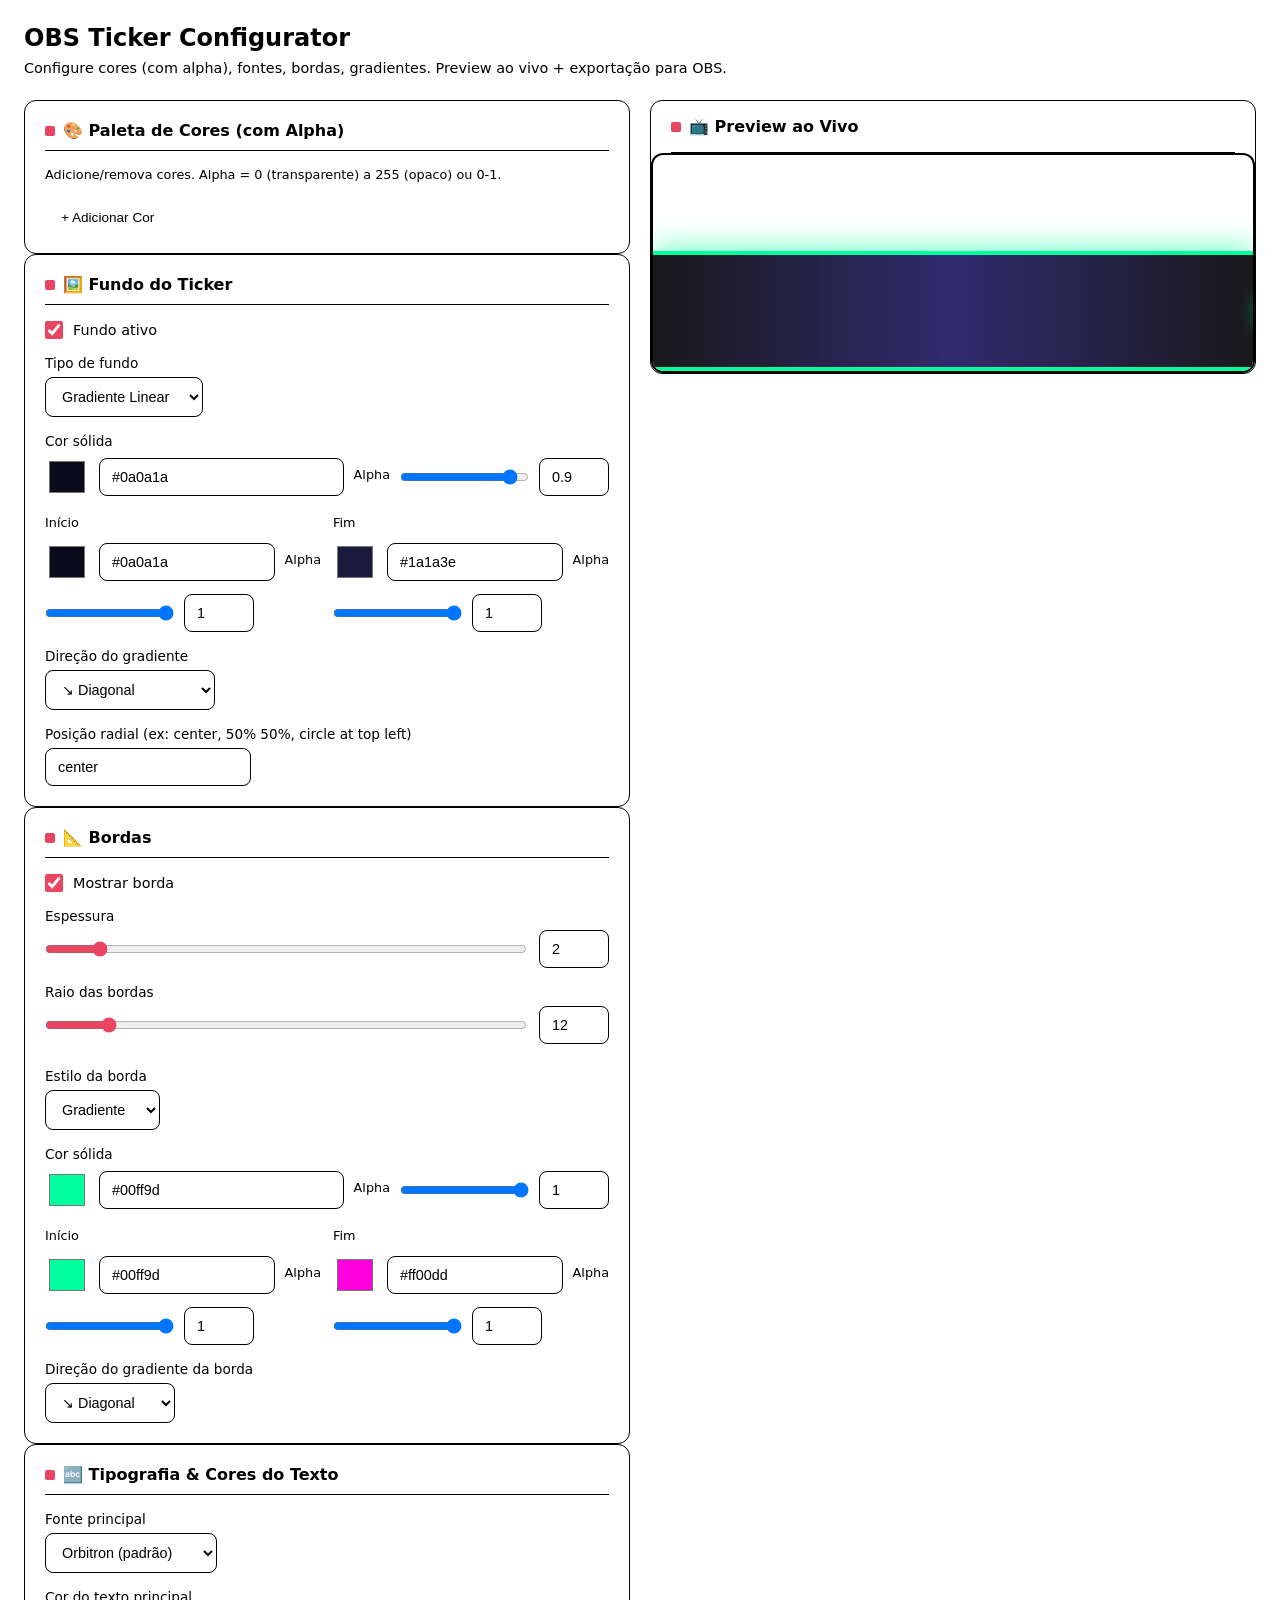
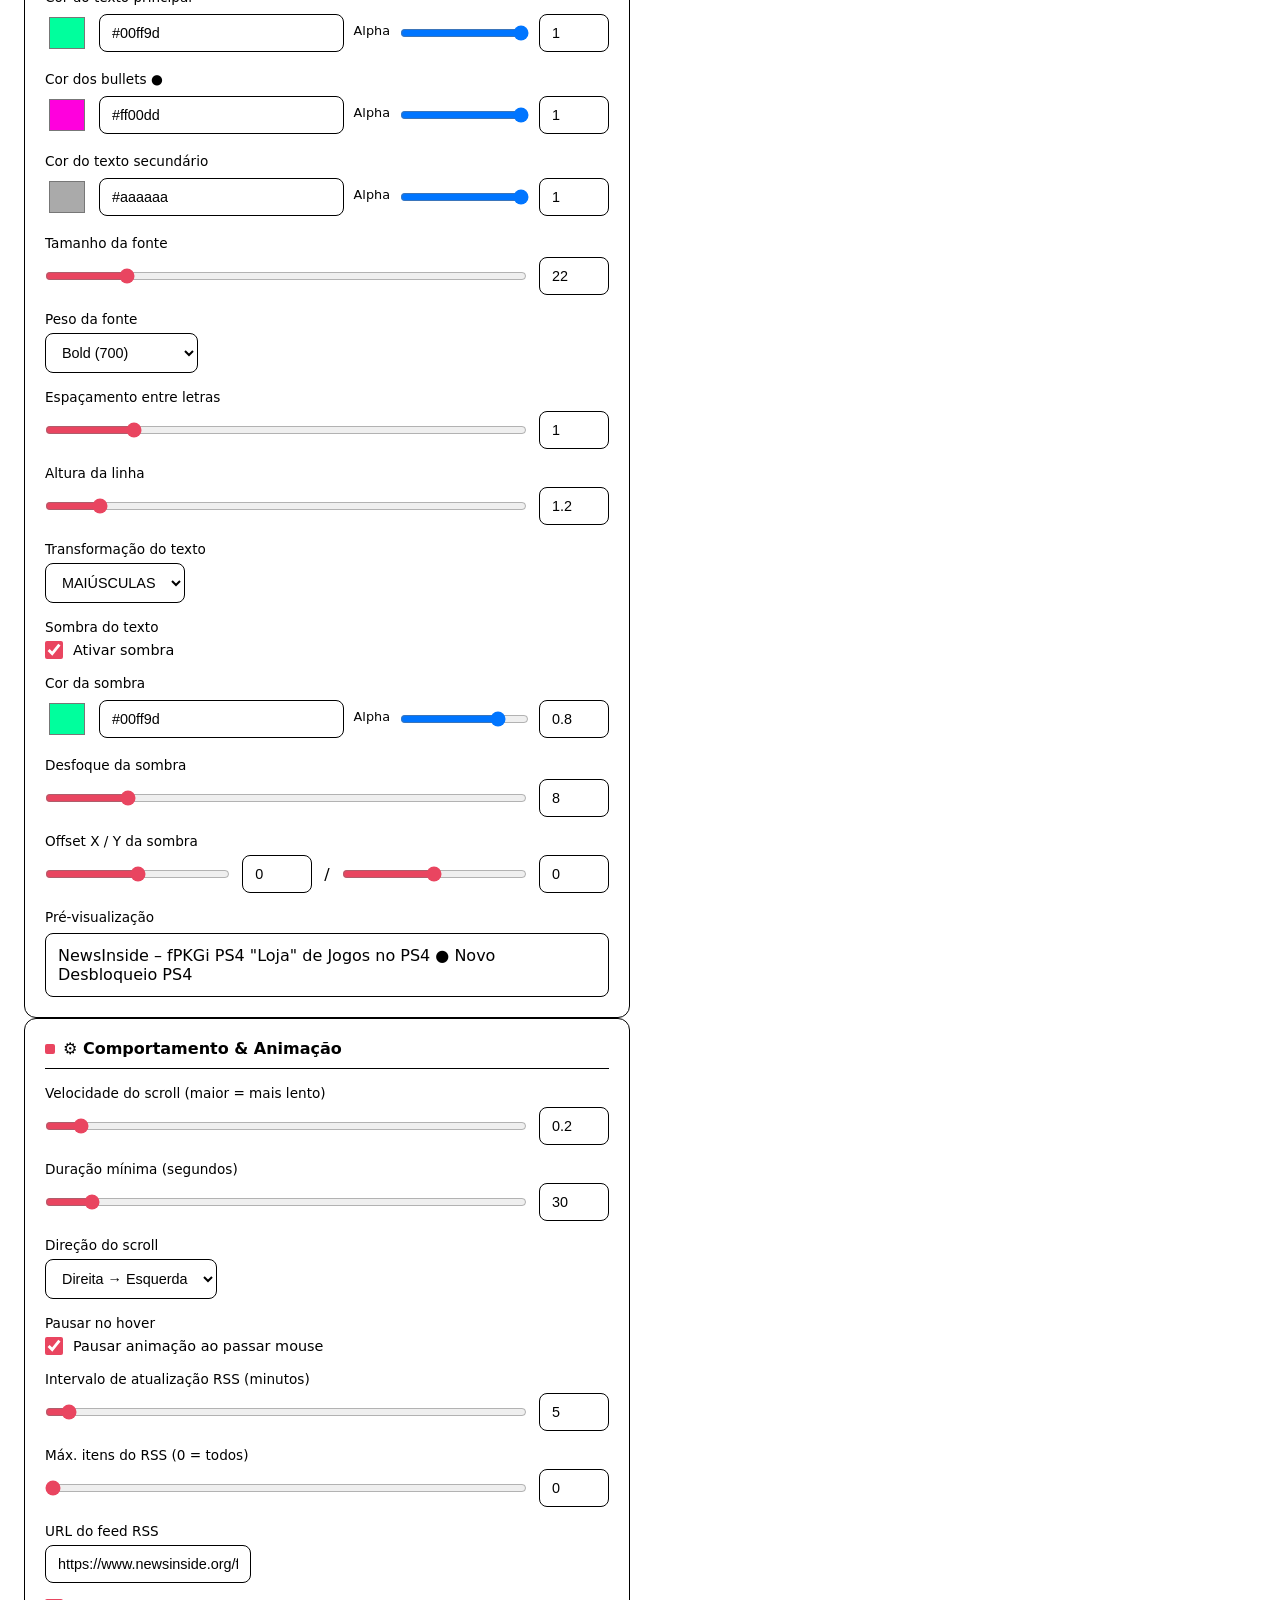
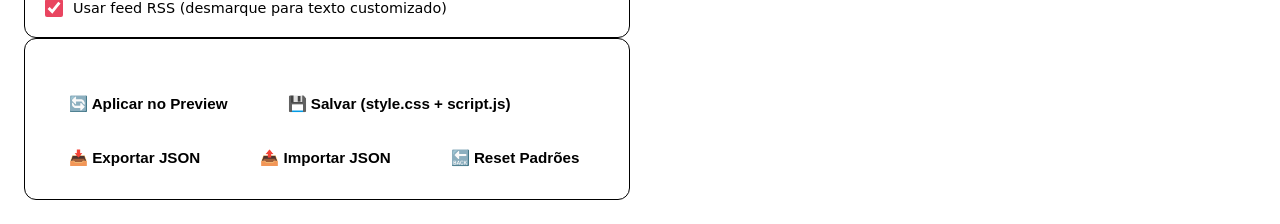
==== configurator.html @ 2e476cd3 "feat: RSS OBS LowerThird - cross-platform ticker with systemd and visual configurator - Adicionado s" ====
<!DOCTYPE html>
<html lang="pt-BR">
<head>
<meta charset="UTF-8">
<title>OBS Ticker Configurator</title>
<meta name="viewport" content="width=device-width, initial-scale=1.0">
<!-- Prevent Dark Reader and similar extensions from modifying colors -->
<meta name="color-scheme" content="dark light">
<style>
:root {
  /* Force these exact values - extensions typically respect !important on root vars */
  --ui-bg: #1a1a2e !important;
  --ui-panel: #16213e !important;
  --ui-border: #0f3460 !important;
  --ui-accent: #e94560 !important;
  --ui-text: #eaeaea !important;
  --ui-muted: #888 !important;
  --ui-input: #0f3460 !important;
  --ui-success: #27ae60 !important;
}
/* Opt-out of Dark Reader for specific elements */
[data-darkreader-ignore],
[data-darkreader-ignore] * {
  background-color: inherit !important;
  color: inherit !important;
  border-color: inherit !important;
}
/* Prevent filter inversion on the whole page */
html {
  filter: none !important;
}
* { box-sizing: border-box; margin: 0; padding: 0; }
body {
  font-family: 'Segoe UI', system-ui, sans-serif;
  background: var(--ui-bg);
  color: var(--ui-text);
  min-height: 100vh;
  padding: 24px;
}
h1 { font-size: 1.5rem; margin-bottom: 8px; color: var(--ui-accent); }
.subtitle { color: var(--ui-muted); margin-bottom: 24px; font-size: 0.9rem; }
.grid { display: grid; grid-template-columns: repeat(auto-fit, minmax(360px, 1fr)); gap: 20px; max-width: 1400px; }
.panel {
  background: var(--ui-panel);
  border: 1px solid var(--ui-border);
  border-radius: 12px;
  padding: 20px;
}
.panel h2 { font-size: 1rem; margin-bottom: 16px; padding-bottom: 10px; border-bottom: 1px solid var(--ui-border); display: flex; align-items: center; gap: 8px; }
.panel h2::before { content: ''; width: 10px; height: 10px; background: var(--ui-accent); border-radius: 2px; }
.field { margin-bottom: 16px; }
.field:last-child { margin-bottom: 0; }
label { display: block; font-size: 0.85rem; margin-bottom: 6px; color: var(--ui-muted); }
.input-wrap { display: flex; align-items: center; gap: 10px; flex-wrap: wrap; }
input[type="text"], input[type="number"], select {
  padding: 10px 12px; background: var(--ui-input); border: 1px solid var(--ui-border);
  border-radius: 8px; color: var(--ui-text); font-size: 0.9rem; outline: none; transition: border-color 0.2s;
}
input[type="text"]:focus, input[type="number"]:focus, select:focus { border-color: var(--ui-accent); }
input[type="color"] { width: 44px; height: 44px; border: none; border-radius: 8px; cursor: pointer; background: none; padding: 2px; }
.color-row { display: flex; align-items: center; gap: 10px; flex-wrap: wrap; }
.color-row input[type="text"] { flex: 1; min-width: 100px; }
.color-row input[type="number"] { width: 70px; }
.checkbox-row { display: flex; align-items: center; gap: 10px; }
.checkbox-row input[type="checkbox"] { width: 18px; height: 18px; accent-color: var(--ui-accent); cursor: pointer; }
.checkbox-row label { margin: 0; cursor: pointer; font-size: 0.9rem; color: var(--ui-text); }

/* Slider + Number sync */
.slider-row { display: flex; align-items: center; gap: 12px; flex-wrap: wrap; }
.slider-row input[type="range"] { flex: 1; min-width: 150px; accent-color: var(--ui-accent); }
.slider-row input[type="number"] { width: 70px; }

/* Multi-color manager */
.color-list { display: flex; flex-direction: column; gap: 8px; }
.color-item { display: flex; align-items: center; gap: 10px; background: var(--ui-input); padding: 8px 12px; border-radius: 8px; border: 1px solid var(--ui-border); }
.color-item input[type="color"] { width: 36px; height: 36px; }
.color-item input[type="text"] { flex: 1; min-width: 100px; }
.color-item input[type="number"] { width: 70px; }
.color-item .btn-del { background: transparent; border: 1px solid var(--ui-border); color: var(--ui-muted); padding: 4px 10px; border-radius: 6px; cursor: pointer; font-size: 0.8rem; }
.color-item .btn-del:hover { border-color: #e94560; color: #e94560; }
.btn-add { background: var(--ui-border); color: var(--ui-text); border: none; padding: 8px 16px; border-radius: 8px; cursor: pointer; font-size: 0.85rem; display: inline-flex; align-items: center; gap: 6px; margin-top: 8px; }
.btn-add:hover { background: var(--ui-accent); color: white; }

/* Border radius presets */
.radius-presets { display: grid; grid-template-columns: repeat(5, 1fr); gap: 8px; margin-top: 8px; }
.radius-preset { aspect-ratio: 1; border: 2px solid var(--ui-border); border-radius: var(--preset-radius); background: var(--ui-input); cursor: pointer; transition: all 0.2s; display: flex; align-items: center; justify-content: center; font-size: 0.7rem; color: var(--ui-muted); }
.radius-preset:hover, .radius-preset.active { border-color: var(--ui-accent); color: var(--ui-accent); background: rgba(233, 69, 96, 0.1); }

.font-preview { font-family: var(--preview-font, inherit); font-size: var(--preview-size, 1rem); padding: 12px; background: var(--ui-input); border-radius: 8px; border: 1px solid var(--ui-border); margin-top: 8px; min-height: 1.5em; }
.gradient-editor { display: grid; grid-template-columns: 1fr 1fr; gap: 12px; }
.gradient-stop { display: flex; flex-direction: column; gap: 4px; }
.gradient-stop label { font-size: 0.8rem; }
.actions { display: flex; gap: 12px; margin-top: 24px; flex-wrap: wrap; }
.btn { padding: 12px 24px; border-radius: 8px; font-size: 0.95rem; font-weight: 600; cursor: pointer; border: none; transition: all 0.2s; }
.btn-primary { background: var(--ui-accent); color: white; }
.btn-primary:hover { filter: brightness(1.1); }
.btn-secondary { background: var(--ui-border); color: var(--ui-text); }
.btn-secondary:hover { background: #1a4a7a; }
.btn-success { background: var(--ui-success); color: white; }
.btn-success:hover { filter: brightness(1.1); }
.preview-panel { position: sticky; top: 24px; align-self: start; }
.preview-frame { border-radius: 12px; overflow: hidden; border: 2px solid var(--ui-border); background: #000; height: 220px; }
.preview-frame iframe { width: 100%; height: 100%; border: none; display: block; }
.toast { position: fixed; bottom: 24px; right: 24px; padding: 14px 24px; border-radius: 8px; background: var(--ui-panel); border: 1px solid var(--ui-border); color: var(--ui-text); box-shadow: 0 8px 32px rgba(0,0,0,0.4); transform: translateY(100px); opacity: 0; transition: all 0.3s; z-index: 1000; }
.toast.show { transform: translateY(0); opacity: 1; }
.toast.success { border-color: var(--ui-success); }
.toast.error { border-color: var(--ui-accent); }
@media (max-width: 768px) { .gradient-editor { grid-template-columns: 1fr; } .radius-presets { grid-template-columns: repeat(3, 1fr); } }
</style>
</head>
<body data-darkreader-ignore>
<h1>OBS Ticker Configurator</h1>
<p class="subtitle">Configure cores (com alpha), fontes, bordas, gradientes. Preview ao vivo + exportação para OBS.</p>

<div class="grid" data-darkreader-ignore>
  <div data-darkreader-ignore>
    <!-- Colors - Dynamic List with Alpha -->
    <div class="panel">
      <h2>🎨 Paleta de Cores (com Alpha)</h2>
      <p style="font-size:0.8rem;color:var(--ui-muted);margin-bottom:12px;">Adicione/remova cores. Alpha = 0 (transparente) a 255 (opaco) ou 0-1.</p>
      <div class="color-list" id="colorList"></div>
      <button class="btn-add" id="btnAddColor">+ Adicionar Cor</button>
    </div>

    <!-- Background -->
    <div class="panel">
      <h2>🖼️ Fundo do Ticker</h2>
      <div class="field">
        <div class="checkbox-row">
          <input type="checkbox" id="bgEnabled" checked>
          <label for="bgEnabled">Fundo ativo</label>
        </div>
      </div>
      <div class="field" id="bgTypeRow">
        <label>Tipo de fundo</label>
        <select id="bgType">
          <option value="solid">Sólido</option>
          <option value="gradient" selected>Gradiente Linear</option>
          <option value="gradient-radial">Gradiente Radial</option>
          <option value="gradient-conic">Gradiente Cônico</option>
        </select>
      </div>
      <div class="field" id="bgSolidRow">
        <label>Cor sólida</label>
        <div class="color-row">
          <input type="color" id="bgSolidColor" value="#0a0a1a">
          <input type="text" id="bgSolidColorHex" value="#0a0a1a" placeholder="#RRGGBB">
          <label style="font-size:0.8rem;white-space:nowrap;">Alpha</label>
          <input type="range" id="bgSolidAlpha" min="0" max="1" step="0.01" value="0.9">
          <input type="number" id="bgSolidAlphaNum" min="0" max="1" step="0.01" value="0.9">
        </div>
      </div>
      <div class="field gradient-editor" id="bgGradRow">
        <div class="gradient-stop">
          <label>Início</label>
          <div class="color-row">
            <input type="color" id="bgGradStart" value="#0a0a1a">
            <input type="text" id="bgGradStartHex" value="#0a0a1a" placeholder="#RRGGBB">
            <label style="font-size:0.8rem;white-space:nowrap;">Alpha</label>
            <input type="range" id="bgGradStartAlpha" min="0" max="1" step="0.01" value="1">
            <input type="number" id="bgGradStartAlphaNum" min="0" max="1" step="0.01" value="1">
          </div>
        </div>
        <div class="gradient-stop">
          <label>Fim</label>
          <div class="color-row">
            <input type="color" id="bgGradEnd" value="#1a1a3e">
            <input type="text" id="bgGradEndHex" value="#1a1a3e" placeholder="#RRGGBB">
            <label style="font-size:0.8rem;white-space:nowrap;">Alpha</label>
            <input type="range" id="bgGradEndAlpha" min="0" max="1" step="0.01" value="1">
            <input type="number" id="bgGradEndAlphaNum" min="0" max="1" step="0.01" value="1">
          </div>
        </div>
      </div>
      <div class="field" id="bgGradDirRow">
        <label>Direção do gradiente</label>
        <select id="bgGradDirection">
          <option value="to right">→ Direita</option>
          <option value="to left">← Esquerda</option>
          <option value="to bottom">↓ Baixo</option>
          <option value="to top">↑ Cima</option>
          <option value="to bottom right" selected>↘ Diagonal</option>
          <option value="to top right">↗ Diagonal inversa</option>
          <option value="45deg">45°</option>
          <option value="135deg">135°</option>
        </select>
      </div>
      <div class="field" id="bgRadialRow" style="display:none;">
        <label>Posição radial (ex: center, 50% 50%, circle at top left)</label>
        <input type="text" id="bgRadialPos" value="center" placeholder="center">
      </div>
    </div>

    <!-- Border -->
    <div class="panel">
      <h2>📐 Bordas</h2>
      <div class="field">
        <div class="checkbox-row">
          <input type="checkbox" id="borderEnabled" checked>
          <label for="borderEnabled">Mostrar borda</label>
        </div>
      </div>
      <div class="field" id="borderWidthRow">
        <label>Espessura</label>
        <div class="slider-row">
          <input type="range" id="borderWidth" min="0" max="20" value="2">
          <input type="number" id="borderWidthNum" min="0" max="20" value="2">
        </div>
      </div>
      <div class="field" id="borderRadiusRow">
        <label>Raio das bordas</label>
        <div class="slider-row">
          <input type="range" id="borderRadius" min="0" max="100" value="12">
          <input type="number" id="borderRadiusNum" min="0" max="100" value="12">
        </div>
        <div class="radius-presets" id="radiusPresets"></div>
      </div>
      <div class="field" id="borderStyleRow">
        <label>Estilo da borda</label>
        <select id="borderStyle">
          <option value="solid">Sólida</option>
          <option value="dashed">Tracejada</option>
          <option value="dotted">Pontilhada</option>
          <option value="double">Dupla</option>
          <option value="gradient" selected>Gradiente</option>
        </select>
      </div>
      <div class="field" id="borderSolidRow">
        <label>Cor sólida</label>
        <div class="color-row">
          <input type="color" id="borderSolidColor" value="#00ff9d">
          <input type="text" id="borderSolidColorHex" value="#00ff9d" placeholder="#RRGGBB">
          <label style="font-size:0.8rem;white-space:nowrap;">Alpha</label>
          <input type="range" id="borderSolidAlpha" min="0" max="1" step="0.01" value="1">
          <input type="number" id="borderSolidAlphaNum" min="0" max="1" step="0.01" value="1">
        </div>
      </div>
      <div class="field gradient-editor" id="borderGradRow">
        <div class="gradient-stop">
          <label>Início</label>
          <div class="color-row">
            <input type="color" id="borderGradStart" value="#00ff9d">
            <input type="text" id="borderGradStartHex" value="#00ff9d" placeholder="#RRGGBB">
            <label style="font-size:0.8rem;white-space:nowrap;">Alpha</label>
            <input type="range" id="borderGradStartAlpha" min="0" max="1" step="0.01" value="1">
            <input type="number" id="borderGradStartAlphaNum" min="0" max="1" step="0.01" value="1">
          </div>
        </div>
        <div class="gradient-stop">
          <label>Fim</label>
          <div class="color-row">
            <input type="color" id="borderGradEnd" value="#ff00dd">
            <input type="text" id="borderGradEndHex" value="#ff00dd" placeholder="#RRGGBB">
            <label style="font-size:0.8rem;white-space:nowrap;">Alpha</label>
            <input type="range" id="borderGradEndAlpha" min="0" max="1" step="0.01" value="1">
            <input type="number" id="borderGradEndAlphaNum" min="0" max="1" step="0.01" value="1">
          </div>
        </div>
      </div>
      <div class="field" id="borderGradDirRow">
        <label>Direção do gradiente da borda</label>
        <select id="borderGradDirection">
          <option value="to right">→ Horizontal</option>
          <option value="to bottom">↓ Vertical</option>
          <option value="to bottom right" selected>↘ Diagonal</option>
          <option value="45deg">45°</option>
        </select>
      </div>
    </div>

    <!-- Typography -->
    <div class="panel">
      <h2>🔤 Tipografia & Cores do Texto</h2>
      <div class="field">
        <label>Fonte principal</label>
        <select id="fontFamily">
          <option value="'Orbitron', sans-serif">Orbitron (padrão)</option>
          <option value="'Rajdhani', sans-serif">Rajdhani</option>
          <option value="'Exo 2', sans-serif">Exo 2</option>
          <option value="'Share Tech Mono', monospace">Share Tech Mono</option>
          <option value="'JetBrains Mono', monospace">JetBrains Mono</option>
          <option value="'Fira Code', monospace">Fira Code</option>
          <option value="'Segoe UI', system-ui, sans-serif">Segoe UI</option>
          <option value="'Roboto', sans-serif">Roboto</option>
          <option value="'Inter', sans-serif">Inter</option>
          <option value="custom">✏️ Personalizada...</option>
        </select>
      </div>
      <div class="field" id="customFontRow" style="display:none;">
        <label>Nome da fonte customizada</label>
        <input type="text" id="customFontName" placeholder="Ex: 'Minha Fonte', sans-serif">
      </div>
      <div class="field">
        <label>Cor do texto principal</label>
        <div class="color-row">
          <input type="color" id="textPrimaryColor" value="#00ff9d">
          <input type="text" id="textPrimaryColorHex" value="#00ff9d" placeholder="#RRGGBB">
          <label style="font-size:0.8rem;white-space:nowrap;">Alpha</label>
          <input type="range" id="textPrimaryAlpha" min="0" max="1" step="0.01" value="1">
          <input type="number" id="textPrimaryAlphaNum" min="0" max="1" step="0.01" value="1">
        </div>
      </div>
      <div class="field">
        <label>Cor dos bullets ●</label>
        <div class="color-row">
          <input type="color" id="textBulletColor" value="#ff00dd">
          <input type="text" id="textBulletColorHex" value="#ff00dd" placeholder="#RRGGBB">
          <label style="font-size:0.8rem;white-space:nowrap;">Alpha</label>
          <input type="range" id="textBulletAlpha" min="0" max="1" step="0.01" value="1">
          <input type="number" id="textBulletAlphaNum" min="0" max="1" step="0.01" value="1">
        </div>
      </div>
      <div class="field">
        <label>Cor do texto secundário</label>
        <div class="color-row">
          <input type="color" id="textSecondaryColor" value="#aaaaaa">
          <input type="text" id="textSecondaryColorHex" value="#aaaaaa" placeholder="#RRGGBB">
          <label style="font-size:0.8rem;white-space:nowrap;">Alpha</label>
          <input type="range" id="textSecondaryAlpha" min="0" max="1" step="0.01" value="1">
          <input type="number" id="textSecondaryAlphaNum" min="0" max="1" step="0.01" value="1">
        </div>
      </div>
      <div class="field">
        <label>Tamanho da fonte</label>
        <div class="slider-row">
          <input type="range" id="fontSize" min="8" max="96" value="22">
          <input type="number" id="fontSizeNum" min="8" max="96" value="22">
        </div>
      </div>
      <div class="field">
        <label>Peso da fonte</label>
        <select id="fontWeight">
          <option value="100">Thin (100)</option>
          <option value="200">Extra Light (200)</option>
          <option value="300">Light (300)</option>
          <option value="400">Normal (400)</option>
          <option value="500">Medium (500)</option>
          <option value="600">Semi-bold (600)</option>
          <option value="700" selected>Bold (700)</option>
          <option value="800">Extra-bold (800)</option>
          <option value="900">Black (900)</option>
        </select>
      </div>
      <div class="field">
        <label>Espaçamento entre letras</label>
        <div class="slider-row">
          <input type="range" id="letterSpacing" min="-3" max="20" step="0.5" value="1">
          <input type="number" id="letterSpacingNum" min="-3" max="20" step="0.5" value="1">
        </div>
      </div>
      <div class="field">
        <label>Altura da linha</label>
        <div class="slider-row">
          <input type="range" id="lineHeight" min="1" max="3" step="0.05" value="1.2">
          <input type="number" id="lineHeightNum" min="1" max="3" step="0.05" value="1.2">
        </div>
      </div>
      <div class="field">
        <label>Transformação do texto</label>
        <select id="textTransform">
          <option value="none">Nenhuma</option>
          <option value="uppercase" selected>MAIÚSCULAS</option>
          <option value="lowercase">minúsculas</option>
          <option value="capitalize">Capitalizar</option>
        </select>
      </div>
      <div class="field">
        <label>Sombra do texto</label>
        <div class="checkbox-row">
          <input type="checkbox" id="textShadowEnabled" checked>
          <label for="textShadowEnabled">Ativar sombra</label>
        </div>
      </div>
      <div class="field" id="textShadowColorRow">
        <label>Cor da sombra</label>
        <div class="color-row">
          <input type="color" id="textShadowColor" value="#00ff9d">
          <input type="text" id="textShadowColorHex" value="#00ff9d" placeholder="#RRGGBB">
          <label style="font-size:0.8rem;white-space:nowrap;">Alpha</label>
          <input type="range" id="textShadowAlpha" min="0" max="1" step="0.01" value="0.8">
          <input type="number" id="textShadowAlphaNum" min="0" max="1" step="0.01" value="0.8">
        </div>
      </div>
      <div class="field" id="textShadowBlurRow">
        <label>Desfoque da sombra</label>
        <div class="slider-row">
          <input type="range" id="textShadowBlur" min="0" max="50" value="8">
          <input type="number" id="textShadowBlurNum" min="0" max="50" value="8">
        </div>
      </div>
      <div class="field" id="textShadowOffsetRow">
        <label>Offset X / Y da sombra</label>
        <div class="slider-row">
          <input type="range" id="textShadowOffsetX" min="-20" max="20" value="0">
          <input type="number" id="textShadowOffsetXNum" min="-20" max="20" value="0">
          <span style="color:var(--ui-muted);">/</span>
          <input type="range" id="textShadowOffsetY" min="-20" max="20" value="0">
          <input type="number" id="textShadowOffsetYNum" min="-20" max="20" value="0">
        </div>
      </div>
      <div class="field">
        <label>Pré-visualização</label>
        <div class="font-preview" id="fontPreview">NewsInside – fPKGi PS4 "Loja" de Jogos no PS4 ● Novo Desbloqueio PS4</div>
      </div>
    </div>

    <!-- Animation / Behavior -->
    <div class="panel">
      <h2>⚙️ Comportamento & Animação</h2>
      <div class="field">
        <label>Velocidade do scroll (maior = mais lento)</label>
        <div class="slider-row">
          <input type="range" id="speedFactor" min="0.02" max="3" step="0.01" value="0.2">
          <input type="number" id="speedFactorNum" min="0.02" max="3" step="0.01" value="0.2">
        </div>
      </div>
      <div class="field">
        <label>Duração mínima (segundos)</label>
        <div class="slider-row">
          <input type="range" id="minDuration" min="5" max="300" value="30">
          <input type="number" id="minDurationNum" min="5" max="300" value="30">
        </div>
      </div>
      <div class="field">
        <label>Direção do scroll</label>
        <select id="scrollDirection">
          <option value="rtl" selected>Direita → Esquerda</option>
          <option value="ltr">Esquerda → Direita</option>
        </select>
      </div>
      <div class="field">
        <label>Pausar no hover</label>
        <div class="checkbox-row">
          <input type="checkbox" id="pauseOnHover" checked>
          <label for="pauseOnHover">Pausar animação ao passar mouse</label>
        </div>
      </div>
      <div class="field">
        <label>Intervalo de atualização RSS (minutos)</label>
        <div class="slider-row">
          <input type="range" id="rssRefreshInterval" min="1" max="120" value="5">
          <input type="number" id="rssRefreshIntervalNum" min="1" max="120" value="5">
        </div>
      </div>
      <div class="field">
        <label>Máx. itens do RSS (0 = todos)</label>
        <div class="slider-row">
          <input type="range" id="maxRssItems" min="0" max="50" value="0">
          <input type="number" id="maxRssItemsNum" min="0" max="50" value="0">
        </div>
      </div>
      <div class="field">
        <label>URL do feed RSS</label>
        <input type="text" id="rssUrl" value="https://www.newsinside.org/feed/" placeholder="https://...">
      </div>
      <div class="field">
        <div class="checkbox-row">
          <input type="checkbox" id="useRssFeed" checked>
          <label for="useRssFeed">Usar feed RSS (desmarque para texto customizado)</label>
        </div>
      </div>
    </div>

    <!-- Actions -->
    <div class="panel" style="text-align:center;">
      <div class="actions">
        <button class="btn btn-primary" id="btnApply">🔄 Aplicar no Preview</button>
        <button class="btn btn-success" id="btnSave">💾 Salvar (style.css + script.js)</button>
        <button class="btn btn-secondary" id="btnExport">📥 Exportar JSON</button>
        <button class="btn btn-secondary" id="btnImport">📤 Importar JSON</button>
        <button class="btn btn-secondary" id="btnReset">🔙 Reset Padrões</button>
      </div>
    </div>
  </div>

  <!-- Right: Live Preview -->
  <div class="preview-panel">
    <div class="panel" style="padding:0;">
      <h2 style="margin:0 20px; padding:16px 0; border-bottom:1px solid var(--ui-border); font-size:1rem;">📺 Preview ao Vivo</h2>
      <div class="preview-frame" data-darkreader-ignore>
        <iframe id="previewFrame" src="index.html" data-darkreader-ignore></iframe>
      </div>
    </div>
  </div>
</div>

<div class="toast" id="toast"></div>
<input type="file" id="jsonImport" accept=".json" style="display:none;">

<script>
// ===== Default State =====
const defaultState = {
  // Dynamic color palette (for background/border gradients, etc.)
  colors: [
    { id: 'glow', name: 'Glow/Brilho', color: '#00ff9d', alpha: 0.7 },
    { id: 'border1', name: 'Borda Início', color: '#00ff9d', alpha: 1 },
    { id: 'border2', name: 'Borda Fim', color: '#ff00dd', alpha: 1 },
    { id: 'bg1', name: 'Fundo Início', color: '#0a0a1a', alpha: 1 },
    { id: 'bg2', name: 'Fundo Fim', color: '#1a1a3e', alpha: 1 },
  ],
  // Text colors (moved to Typography)
  textPrimaryColor: '#00ff9d',
  textPrimaryAlpha: 1,
  textBulletColor: '#ff00dd',
  textBulletAlpha: 1,
  textSecondaryColor: '#aaaaaa',
  textSecondaryAlpha: 1,
  // Background
  bgEnabled: true,
  bgType: 'gradient',
  bgSolidColor: '#0a0a1a',
  bgSolidAlpha: 0.9,
  bgGradStart: '#0a0a1a',
  bgGradStartAlpha: 1,
  bgGradEnd: '#1a1a3e',
  bgGradEndAlpha: 1,
  bgGradDirection: 'to bottom right',
  bgRadialPos: 'center',
  // Border
  borderEnabled: true,
  borderWidth: 2,
  borderRadius: 12,
  borderStyle: 'gradient',
  borderSolidColor: '#00ff9d',
  borderSolidAlpha: 1,
  borderGradStart: '#00ff9d',
  borderGradStartAlpha: 1,
  borderGradEnd: '#ff00dd',
  borderGradEndAlpha: 1,
  borderGradDirection: 'to bottom right',
  // Typography
  fontFamily: "'Orbitron', sans-serif",
  customFontName: '',
  fontSize: 22,
  fontWeight: 700,
  letterSpacing: 1,
  lineHeight: 1.2,
  textTransform: 'uppercase',
  textShadowEnabled: true,
  textShadowColor: '#00ff9d',
  textShadowAlpha: 0.8,
  textShadowBlur: 8,
  textShadowOffsetX: 0,
  textShadowOffsetY: 0,
  // Behavior
  speedFactor: 0.2,
  minDuration: 30,
  scrollDirection: 'rtl',
  pauseOnHover: true,
  rssRefreshInterval: 5,
  maxRssItems: 0,
  rssUrl: 'https://www.newsinside.org/feed/',
  useRssFeed: true
};

const state = JSON.parse(JSON.stringify(defaultState));

// ===== DOM Elements =====
const els = {};
document.querySelectorAll('[id]').forEach(el => { els[el.id] = el; });

// ===== Helpers =====
function showToast(msg, type = '') {
  const t = els.toast;
  t.textContent = msg;
  t.className = 'toast show ' + type;
  setTimeout(() => t.classList.remove('show'), 3000);
}

function hexToRgba(hex, alpha) {
  const r = parseInt(hex.slice(1,3), 16);
  const g = parseInt(hex.slice(3,5), 16);
  const b = parseInt(hex.slice(5,7), 16);
  return `rgba(${r}, ${g}, ${b}, ${alpha})`;
}

function syncColorPicker(colorId, hexId) {
  const c = els[colorId], h = els[hexId];
  if (!c || !h) return;
  c.addEventListener('input', () => h.value = c.value);
  h.addEventListener('input', () => {
    if (/^#[0-9a-fA-F]{6}$/.test(h.value)) c.value = h.value;
  });
}

function syncSliderNumber(sliderId, numId) {
  const s = els[sliderId], n = els[numId];
  if (!s || !n) return;
  s.addEventListener('input', () => n.value = s.value);
  n.addEventListener('input', () => {
    const v = parseFloat(n.value);
    if (!isNaN(v) && v >= parseFloat(s.min) && v <= parseFloat(s.max)) s.value = v;
  });
}

function syncAlpha(alphaRangeId, alphaNumId) {
  syncSliderNumber(alphaRangeId, alphaNumId);
}

function toggleRows(checkboxId, rowMap) {
  const cb = els[checkboxId];
  if (!cb) return;
  const update = () => {
    Object.entries(rowMap).forEach(([id, inverse]) => {
      const el = els[id];
      if (el) el.style.display = (inverse ? !cb.checked : cb.checked) ? '' : 'none';
    });
  };
  cb.addEventListener('change', update);
  update();
}

// ===== Radius Presets =====
const radiusPresets = [
  { label: 'Quadrado', radius: 0 },
  { label: 'Leve', radius: 4 },
  { label: 'Médio', radius: 12 },
  { label: 'Arredondado', radius: 24 },
  { label: 'Circular', radius: 9999 }
];

function renderRadiusPresets() {
  const container = els.radiusPresets;
  container.innerHTML = '';
  radiusPresets.forEach(p => {
    const btn = document.createElement('button');
    btn.type = 'button';
    btn.className = 'radius-preset' + (state.borderRadius === p.radius ? ' active' : '');
    btn.style.setProperty('--preset-radius', p.radius === 9999 ? '50%' : p.radius + 'px');
    btn.textContent = p.label;
    btn.title = p.radius === 9999 ? 'Circular (50%)' : p.radius + 'px';
    btn.addEventListener('click', () => {
      state.borderRadius = p.radius;
      els.borderRadius.value = p.radius;
      els.borderRadiusNum.value = p.radius;
      document.querySelectorAll('.radius-preset').forEach(b => b.classList.remove('active'));
      btn.classList.add('active');
      applyToPreview();
    });
    container.appendChild(btn);
  });
}

// ===== Dynamic Color List =====
function renderColorList() {
  const container = els.colorList;
  container.innerHTML = '';
  state.colors.forEach((c, idx) => {
    const div = document.createElement('div');
        div.className = 'color-item';
        const isOnlyOne = state.colors.length <= 1;
        const delAttrs = isOnlyOne ? 'disabled style="opacity:0.4;"' : '';
        div.innerHTML = `
          <input type="color" data-idx="${idx}" data-prop="color" value="${c.color}">
          <input type="text" data-idx="${idx}" data-prop="colorHex" value="${c.color}" placeholder="#RRGGBB" style="flex:1;min-width:100px;">
          <span style="font-size:0.75rem;color:var(--ui-muted);min-width:50px;text-align:right;">${c.name}</span>
          <input type="range" data-idx="${idx}" data-prop="alpha" min="0" max="1" step="0.01" value="${c.alpha}" style="width:80px;">
          <input type="number" data-idx="${idx}" data-prop="alphaNum" min="0" max="1" step="0.01" value="${c.alpha}" style="width:70px;">
          <button class="btn-del" data-idx="${idx}" ${delAttrs}>✕</button>
        `;
    container.appendChild(div);
  });
  // Bind events
  container.querySelectorAll('input[data-idx]').forEach(input => {
    const idx = parseInt(input.dataset.idx);
    const prop = input.dataset.prop;
    if (prop === 'color' || prop === 'colorHex') {
      input.addEventListener('input', () => {
        const pair = prop === 'color' ? 'colorHex' : 'color';
        const other = container.querySelector(`[data-idx="${idx}"][data-prop="${pair}"]`);
        if (other) other.value = input.value;
        state.colors[idx].color = input.value;
        debouncedApply();
      });
    } else if (prop === 'alpha' || prop === 'alphaNum') {
      input.addEventListener('input', () => {
        const pair = prop === 'alpha' ? 'alphaNum' : 'alpha';
        const other = container.querySelector(`[data-idx="${idx}"][data-prop="${pair}"]`);
        if (other) other.value = input.value;
        state.colors[idx].alpha = parseFloat(input.value);
        debouncedApply();
      });
    }
  });
  container.querySelectorAll('.btn-del').forEach(btn => {
    btn.addEventListener('click', () => {
      if (state.colors.length <= 1) return;
      const idx = parseInt(btn.dataset.idx);
      state.colors.splice(idx, 1);
      renderColorList();
      debouncedApply();
    });
  });
}

els.btnAddColor.addEventListener('click', () => {
  state.colors.push({ id: 'custom' + Date.now(), name: 'Nova cor', color: '#ffffff', alpha: 1 });
  renderColorList();
  debouncedApply();
});

// ===== Init Sync =====
[
  ['bgSolidColor','bgSolidColorHex'],
  ['bgGradStart','bgGradStartHex'],
  ['bgGradEnd','bgGradEndHex'],
  ['borderSolidColor','borderSolidColorHex'],
  ['borderGradStart','borderGradStartHex'],
  ['borderGradEnd','borderGradEndHex'],
  ['textShadowColor','textShadowColorHex'],
  ['textPrimaryColor','textPrimaryColorHex'],
  ['textBulletColor','textBulletColorHex'],
  ['textSecondaryColor','textSecondaryColorHex']
].forEach(([c,h]) => syncColorPicker(c,h));

[
  ['bgSolidAlpha','bgSolidAlphaNum'],
  ['bgGradStartAlpha','bgGradStartAlphaNum'],
  ['bgGradEndAlpha','bgGradEndAlphaNum'],
  ['borderSolidAlpha','borderSolidAlphaNum'],
  ['borderGradStartAlpha','borderGradStartAlphaNum'],
  ['borderGradEndAlpha','borderGradEndAlphaNum'],
  ['textShadowAlpha','textShadowAlphaNum'],
  ['textPrimaryAlpha','textPrimaryAlphaNum'],
  ['textBulletAlpha','textBulletAlphaNum'],
  ['textSecondaryAlpha','textSecondaryAlphaNum']
].forEach(([r,n]) => syncAlpha(r,n));

[
  ['borderWidth','borderWidthNum'],
  ['borderRadius','borderRadiusNum'],
  ['fontSize','fontSizeNum'],
  ['letterSpacing','letterSpacingNum'],
  ['lineHeight','lineHeightNum'],
  ['speedFactor','speedFactorNum'],
  ['minDuration','minDurationNum'],
  ['rssRefreshInterval','rssRefreshIntervalNum'],
  ['maxRssItems','maxRssItemsNum'],
  ['textShadowBlur','textShadowBlurNum'],
  ['textShadowOffsetX','textShadowOffsetXNum'],
  ['textShadowOffsetY','textShadowOffsetYNum'],
].forEach(([s,n]) => syncSliderNumber(s,n));

// Toggles
toggleRows('bgEnabled', { bgTypeRow:false, bgSolidRow:false, bgGradRow:false, bgGradDirRow:false, bgRadialRow:false });
toggleRows('borderEnabled', { borderWidthRow:false, borderRadiusRow:false, borderStyleRow:false, borderSolidRow:false, borderGradRow:false, borderGradDirRow:false }, false);
// bgType toggle
els.bgType.addEventListener('change', () => {
  const t = els.bgType.value;
  els.bgSolidRow.style.display = t === 'solid' ? '' : 'none';
  els.bgGradRow.style.display = t.startsWith('gradient') ? '' : 'none';
  els.bgGradDirRow.style.display = t === 'gradient' ? '' : 'none';
  els.bgRadialRow.style.display = t === 'gradient-radial' ? '' : 'none';
});
// borderStyle toggle
els.borderStyle.addEventListener('change', () => {
  const t = els.borderStyle.value;
  els.borderSolidRow.style.display = t === 'solid' || t === 'dashed' || t === 'dotted' || t === 'double' ? '' : 'none';
  els.borderGradRow.style.display = t === 'gradient' ? '' : 'none';
  els.borderGradDirRow.style.display = t === 'gradient' ? '' : 'none';
});
// Custom font
els.fontFamily.addEventListener('change', () => {
  els.customFontRow.style.display = els.fontFamily.value === 'custom' ? '' : 'none';
});
// Text shadow
toggleRows('textShadowEnabled', { textShadowColorRow:false, textShadowBlurRow:false, textShadowOffsetRow:false }, false);

// ===== State <-> UI =====
function uiToState() {
  // Simple fields
  Object.keys(state).forEach(key => {
    if (key === 'colors') return;
    const el = els[key];
    if (!el) return;
    if (el.type === 'checkbox') state[key] = el.checked;
    else if (el.type === 'number' || el.type === 'range') state[key] = parseFloat(el.value);
    else if (el.type === 'color') state[key] = el.value;
    else state[key] = el.value;
  });
  // Font family custom
  if (els.fontFamily.value === 'custom') state.fontFamily = els.customFontName.value || "'Orbitron', sans-serif";
}

function stateToUi() {
  Object.keys(state).forEach(key => {
    if (key === 'colors') return;
    const el = els[key];
    if (!el) return;
    if (el.type === 'checkbox') el.checked = state[key];
    else if (el.type === 'number' || el.type === 'range') el.value = state[key];
    else if (el.type === 'color') el.value = state[key];
    else el.value = state[key];
  });
  // Font
  els.customFontRow.style.display = (els.fontFamily.value === 'custom') ? '' : 'none';
  // Toggles
  const bgType = state.bgType;
  els.bgSolidRow.style.display = bgType === 'solid' ? '' : 'none';
  els.bgGradRow.style.display = bgType.startsWith('gradient') ? '' : 'none';
  els.bgGradDirRow.style.display = bgType === 'gradient' ? '' : 'none';
  els.bgRadialRow.style.display = bgType === 'gradient-radial' ? '' : 'none';
  const borderStyle = state.borderStyle;
  els.borderSolidRow.style.display = ['solid','dashed','dotted','double'].includes(borderStyle) ? '' : 'none';
  els.borderGradRow.style.display = borderStyle === 'gradient' ? '' : 'none';
  els.borderGradDirRow.style.display = borderStyle === 'gradient' ? '' : 'none';
  // Radius presets active
  renderRadiusPresets();
  // Color list
  renderColorList();
  updateFontPreview();
}

function updateFontPreview() {
  const p = els.fontPreview;
  p.style.fontFamily = state.fontFamily;
  p.style.fontSize = state.fontSize + 'px';
  p.style.fontWeight = state.fontWeight;
  p.style.letterSpacing = state.letterSpacing + 'px';
  p.style.lineHeight = state.lineHeight;
  p.style.textTransform = state.textTransform;
  if (state.textShadowEnabled) {
    const c = hexToRgba(state.textShadowColor, state.textShadowAlpha);
    p.style.textShadow = `${state.textShadowOffsetX}px ${state.textShadowOffsetY}px ${state.textShadowBlur}px ${c}`;
  } else {
    p.style.textShadow = 'none';
  }
}

// ===== Generate CSS =====
function generateCSS() {
  const s = state;

  // Text colors (from Typography panel)
  const textPrimary = hexToRgba(s.textPrimaryColor, s.textPrimaryAlpha);
  const textBullet = hexToRgba(s.textBulletColor, s.textBulletAlpha);
  const textSecondary = hexToRgba(s.textSecondaryColor, s.textSecondaryAlpha);

  // Get named colors from palette (only glow remains)
  const getColor = (id, fallback) => {
    const c = s.colors.find(x => x.id === id);
    return c ? hexToRgba(c.color, c.alpha) : fallback;
  };
  const glow = getColor('glow', 'rgba(0,255,157,0.7)');

  // Background
  let bg = 'transparent';
  if (s.bgEnabled) {
    if (s.bgType === 'solid') {
      bg = hexToRgba(s.bgSolidColor, s.bgSolidAlpha);
    } else if (s.bgType === 'gradient') {
      bg = `linear-gradient(${s.bgGradDirection}, ${hexToRgba(s.bgGradStart, s.bgGradStartAlpha)}, ${hexToRgba(s.bgGradEnd, s.bgGradEndAlpha)})`;
    } else if (s.bgType === 'gradient-radial') {
      bg = `radial-gradient(${s.bgRadialPos}, ${hexToRgba(s.bgGradStart, s.bgGradStartAlpha)}, ${hexToRgba(s.bgGradEnd, s.bgGradEndAlpha)})`;
    } else if (s.bgType === 'gradient-conic') {
      bg = `conic-gradient(from 0deg at ${s.bgRadialPos}, ${hexToRgba(s.bgGradStart, s.bgGradStartAlpha)}, ${hexToRgba(s.bgGradEnd, s.bgGradEndAlpha)})`;
    }
  }

  // Border
  let borderImg = 'none';
  let borderColor = 'transparent';
  let borderStyle = 'solid';
  if (s.borderEnabled) {
    if (s.borderStyle === 'gradient') {
      borderImg = `linear-gradient(${s.borderGradDirection}, ${hexToRgba(s.borderGradStart, s.borderGradStartAlpha)}, ${hexToRgba(s.borderGradEnd, s.borderGradEndAlpha)})`;
      borderColor = 'transparent';
    } else {
      borderColor = hexToRgba(s.borderSolidColor, s.borderSolidAlpha);
      borderStyle = s.borderStyle;
    }
  }

  // Text shadow
  let textShadow = 'none';
  if (s.textShadowEnabled) {
    textShadow = `${s.textShadowOffsetX}px ${s.textShadowOffsetY}px ${s.textShadowBlur}px ${hexToRgba(s.textShadowColor, s.textShadowAlpha)}`;
  }

  const radiusVal = s.borderRadius >= 9999 ? '50%' : s.borderRadius + 'px';

  return `:root {
  /* === Generated by OBS Ticker Configurator === */
  /* Text colors */
  --color-primary: ${textPrimary};
  --color-glow: ${glow};
  --color-accent: ${textBullet};
  --color-secondary: ${textSecondary};

  /* Background */
  --bg-enabled: ${s.bgEnabled ? '1' : '0'};
  --bg-color: ${bg};

  /* Border */
  --border-enabled: ${s.borderEnabled ? '1' : '0'};
  --border-width: ${s.borderWidth}px;
  --border-radius: ${radiusVal};
  --border-style: ${borderStyle};
  --border-color: ${borderColor};
  --border-gradient: ${borderImg};

  /* Typography */
  --font-family: ${s.fontFamily};
  --font-size: ${s.fontSize}px;
  --font-weight: ${s.fontWeight};
  --letter-spacing: ${s.letterSpacing}px;
  --line-height: ${s.lineHeight};
  --text-transform: ${s.textTransform};
  --text-shadow: ${textShadow};

  /* Animation */
  --speed-factor: ${s.speedFactor};
  --min-duration: ${s.minDuration};
  --scroll-direction: ${s.scrollDirection};
  --pause-on-hover: ${s.pauseOnHover ? '1' : '0'};
}

/* Base ticker styles */
#ticker {
  position: relative;
  width: 100%;
  height: 100%;
  display: flex;
  align-items: center;
  padding: 0 20px;
  background: var(--bg-color);
  border-radius: var(--border-radius);
  box-sizing: border-box;
  font-family: var(--font-family);
  line-height: var(--line-height);
  overflow: hidden;
}

/* Border via ::before for gradient support */
#ticker::before {
  content: '';
  position: absolute;
  inset: calc(var(--border-width) * -1);
  border-radius: calc(var(--border-radius) + var(--border-width));
  background: var(--border-gradient);
  border: var(--border-width) solid var(--border-color);
  border-style: var(--border-style);
  z-index: -1;
  opacity: var(--border-enabled);
  pointer-events: none;
}

.scrolling-text {
  display: inline-block;
  white-space: nowrap;
  font-size: var(--font-size);
  font-weight: var(--font-weight);
  letter-spacing: var(--letter-spacing);
  text-transform: var(--text-transform);
  color: var(--color-primary);
  text-shadow: var(--text-shadow);
  will-change: transform;
  animation: scroll var(--duration, 30s) linear infinite;
}

.scrolling-text[style*="ltr"] {
  animation-name: scroll-reverse;
}

.scrolling-text:hover {
  animation-play-state: var(--pause-on-hover, paused);
}

.bullet-point {
  color: var(--color-accent);
  margin: 0 10px;
  display: inline-block;
  animation: pulse 2s ease-in-out infinite;
}

@keyframes scroll {
  from { transform: translateX(100%); }
  to { transform: translateX(-100%); }
}

@keyframes scroll-reverse {
  from { transform: translateX(-100%); }
  to { transform: translateX(100%); }
}

@keyframes pulse {
  0%, 100% { opacity: 1; }
  50% { opacity: 0.6; }
}

/* RTL/LTR via animation-direction */
.scrolling-text[style*="rtl"] { animation-direction: normal; }
.scrolling-text[style*="ltr"] { animation-direction: reverse; }

/* Reduced motion */
@media (prefers-reduced-motion: reduce) {
  .scrolling-text { animation: none; transform: translateX(0); }
  .bullet-point { animation: none; }
}
`;

// ===== Generate script.js =====
function generateScriptJS() {
  const s = state;
  return `/*============================================================
==              ⚙️ CUSTOMIZE SETTINGS HERE ⚙️             ==
============================================================*/
const CONFIG = {
    // How fast the text scrolls. Higher number = SLOWER scroll.
    speedFactor: ${s.speedFactor},

    // The minimum scroll time in seconds, even for short text.
    minDuration: ${s.minDuration},

    // Scroll direction: 'rtl' (right-to-left) or 'ltr' (left-to-right)
    scrollDirection: "${s.scrollDirection}",

    // Pause animation on hover
    pauseOnHover: ${s.pauseOnHover},

    // Set to 'true' to use an RSS feed, 'false' to use your custom text.
    useRssFeed: ${s.useRssFeed},

    // The RSS feed URL to use if useRssFeed is true.
    rssUrl: "${s.rssUrl}",

    // Maximum RSS items to show (0 = all)
    maxRssItems: ${s.maxRssItems},

    // Your custom messages to display if useRssFeed is false.
    customText: [
        "Bem vindos xD",
        "Siga para Mais",
        "Obrigada por assistirem",
        "Destrutivamente Arrumado"
    ],

    // How often to refresh the RSS feed, in minutes.
    rssRefreshIntervalMinutes: ${s.rssRefreshInterval}
};
/*==========================================================*/

// --- The rest of the script uses the settings from CONFIG ---

const VERSION = '0.4.0';

// Use rss2json API to bypass CORS (free, no key needed for basic usage)
const RSS2JSON_API = "https://api.rss2json.com/v1/api.json?rss_url=";
const PROXIED_RSS_URL = RSS2JSON_API + encodeURIComponent(CONFIG.rssUrl);

function setTickerText(text) {
    const scrollingElement = document.querySelector(".scrolling-text");
    scrollingElement.innerHTML = text;
    const duration = Math.max(CONFIG.minDuration, text.length * CONFIG.speedFactor);
    scrollingElement.style.setProperty('--duration', duration + 's');
    scrollingElement.style.setProperty('--scroll-direction', CONFIG.scrollDirection);
    // Restart animation
    scrollingElement.style.animation = 'none';
    scrollingElement.offsetHeight; // trigger reflow
    scrollingElement.style.animation = 'scroll ' + duration + 's linear infinite';
    scrollingElement.style.animationDirection = CONFIG.scrollDirection;
}

function displayCustomText() {
    const tickerText = CONFIG.customText.join(' <span class="bullet-point">●</span> ');
    setTickerText(tickerText);
}

async function fetchRSS() {
    try {
        const response = await fetch(PROXIED_RSS_URL);
        if (!response.ok) throw new Error(\`HTTP error! status: \${response.status}\`);
        const data = await response.json();
        if (data.status !== "ok" || !data.items || data.items.length === 0) {
            throw new Error("No items found in RSS feed.");
        }
        let headlines = data.items.map(item => item.title);
        if (CONFIG.maxRssItems > 0) {
            headlines = headlines.slice(0, CONFIG.maxRssItems);
        }
        const tickerText = headlines.join(' <span class="bullet-point">●</span> ');
        setTickerText(tickerText);
    } catch (error) {
        console.error("Error fetching RSS:", error);
        setTickerText("Error loading news feed. Check console for details.");
    }
}

function initializeTicker() {
    if (CONFIG.useRssFeed) {
        fetchRSS();
        setInterval(fetchRSS, CONFIG.rssRefreshIntervalMinutes * 60 * 1000);
    } else {
        displayCustomText();
    }
    console.log(\`OBS Ticker \${VERSION} initialized\`);
}

initializeTicker();`;
}

// ===== Apply to Preview =====
function applyToPreview() {
  uiToState();
  updateFontPreview();

  const iframe = els.previewFrame;
  const css = generateCSS();

  try {
    const doc = iframe.contentDocument || iframe.contentWindow.document;
    let styleEl = doc.getElementById('configurator-styles');
    if (!styleEl) {
      styleEl = doc.createElement('style');
      styleEl.id = 'configurator-styles';
      doc.head.appendChild(styleEl);
    }
    styleEl.textContent = css;
  } catch (e) {
    console.warn('Could not inject CSS (cross-origin?)', e);
    // Fallback: reload iframe
    iframe.src = 'index.html?' + Date.now();
    return;
  }

  showToast('Preview atualizado!', 'success');
}

// ===== Save to Files (File System Access API) =====
async function saveToFiles() {
  uiToState();
  const css = generateCSS();
  const js = generateScriptJS();

  // Try File System Access API first
  if ('showDirectoryPicker' in window) {
    try {
      const dirHandle = await window.showDirectoryPicker({
        mode: 'readwrite',
        startIn: 'documents'
      });
      await writeFile(dirHandle, 'style.css', css);
      await writeFile(dirHandle, 'script.js', js);
      showToast('Arquivos salvos diretamente na pasta!', 'success');
      return;
    } catch (err) {
      if (err.name !== 'AbortError') {
        console.warn('File System Access failed, falling back to download:', err);
      }
    }
  }

  // Fallback: download
  downloadFile('style.css', css, 'text/css');
  downloadFile('script.js', js, 'application/javascript');
  showToast('Arquivos baixados! (Seu navegador não suporta salvamento direto)', 'success');
}

async function writeFile(dirHandle, filename, content) {
  const fileHandle = await dirHandle.getFileHandle(filename, { create: true });
  const writable = await fileHandle.createWritable();
  await writable.write(content);
  await writable.close();
}

function downloadFile(filename, content, mime) {
  const blob = new Blob([content], { type: mime });
  const url = URL.createObjectURL(blob);
  const a = document.createElement('a');
  a.href = url;
  a.download = filename;
  a.click();
  URL.revokeObjectURL(url);
}

// ===== Export/Import JSON =====
function exportJSON() {
  uiToState();
  const json = JSON.stringify(state, null, 2);
  downloadFile('ticker-config.json', json, 'application/json');
  showToast('Config exportado!', 'success');
}

function importJSON() {
  els.jsonImport.click();
}

els.jsonImport.addEventListener('change', (e) => {
  const file = e.target.files[0];
  if (!file) return;
  const reader = new FileReader();
  reader.onload = (ev) => {
    try {
      const imported = JSON.parse(ev.target.result);
      Object.assign(state, imported);
      // Ensure colors array exists
      if (!state.colors) state.colors = defaultState.colors;
      stateToUi();
      applyToPreview();
      showToast('Config importado!', 'success');
    } catch (err) {
      showToast('Erro ao importar: ' + err.message, 'error');
    }
    e.target.value = '';
  };
  reader.readAsText(file);
});

// ===== Reset =====
function resetDefaults() {
  if (!confirm('Restaurar todos os padrões?')) return;
  Object.assign(state, JSON.parse(JSON.stringify(defaultState)));
  stateToUi();
  applyToPreview();
  showToast('Padrões restaurados!', 'success');
}

// ===== Debounced Apply =====
let debounceTimer;
function debouncedApply() {
  clearTimeout(debounceTimer);
  debounceTimer = setTimeout(applyToPreview, 200);
}

// ===== Event Listeners =====
els.btnApply.addEventListener('click', applyToPreview);
els.btnSave.addEventListener('click', saveToFiles);
els.btnExport.addEventListener('click', exportJSON);
els.btnImport.addEventListener('click', importJSON);
els.btnReset.addEventListener('click', resetDefaults);

// Auto-apply on any change
document.querySelectorAll('input, select').forEach(el => {
  el.addEventListener('input', debouncedApply);
  el.addEventListener('change', debouncedApply);
});

// Initial
stateToUi();
applyToPreview();
}
</script>
</body>
</html>
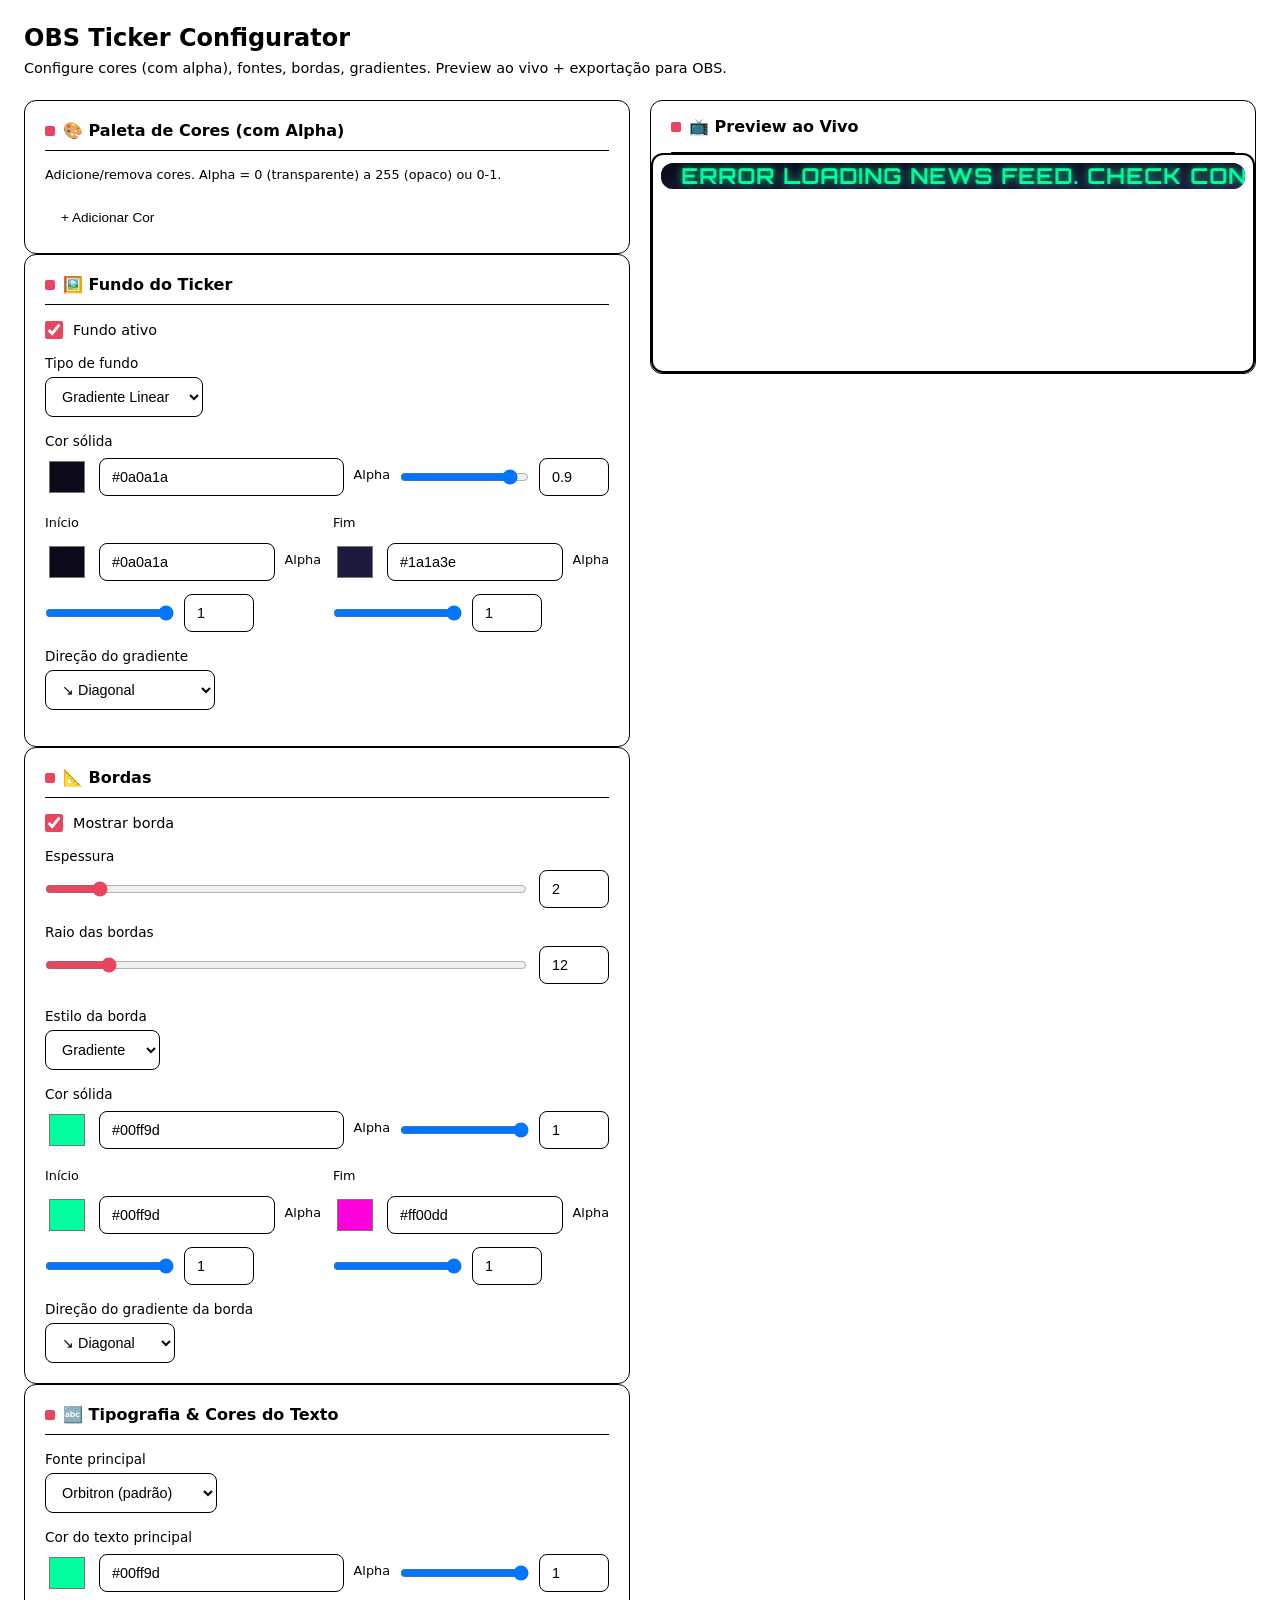
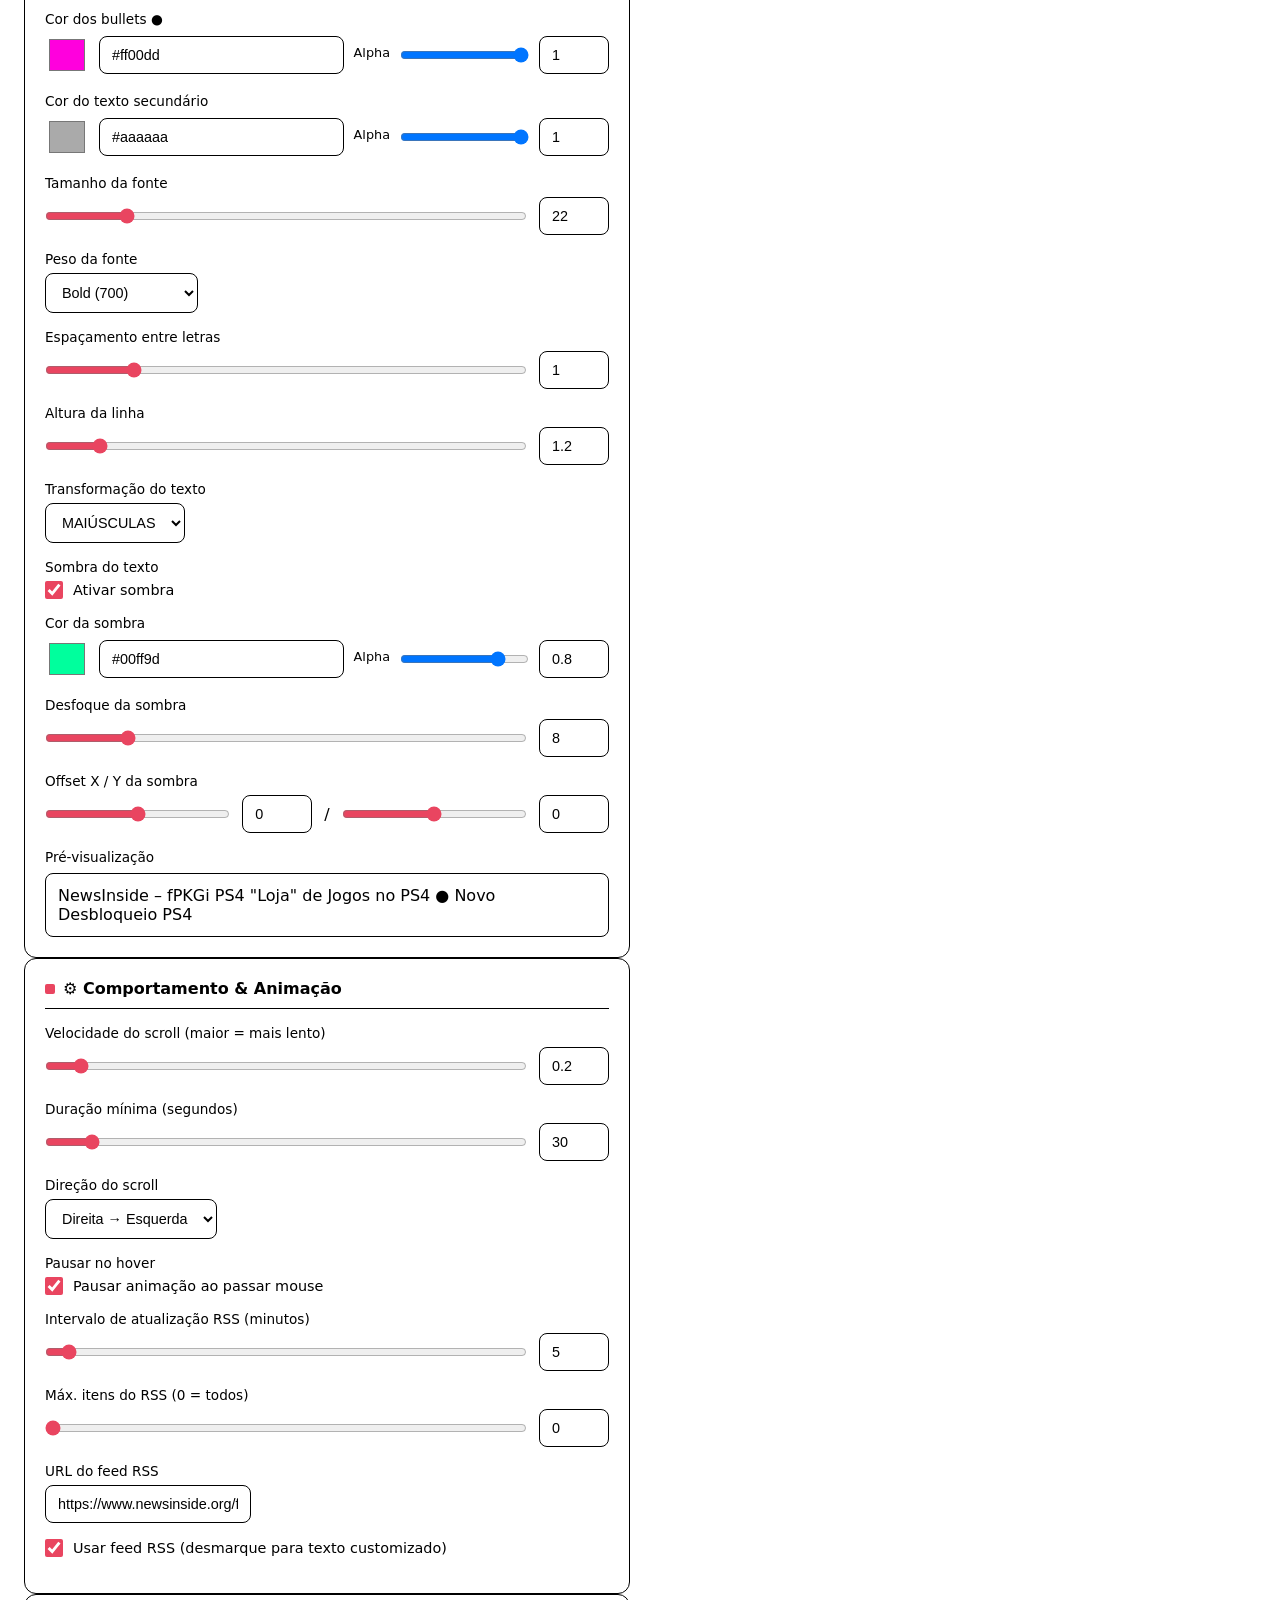
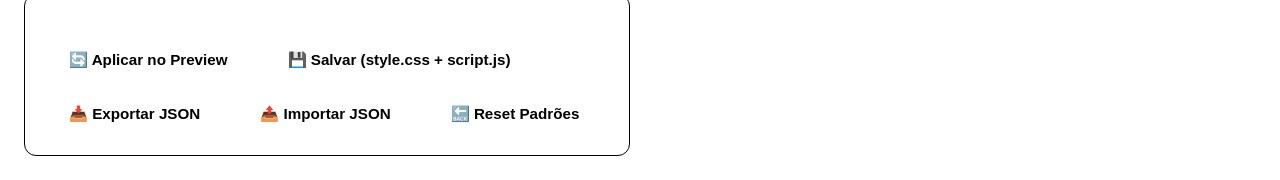
==== commit 57d2aea0: "v1.1.0: Major configurator overhaul + local RSS proxy + cross-platform improvements ## Funcionalidad" ====
--- a/configurator.html
+++ b/configurator.html
@@ -458,6 +458,11 @@
           <input type="checkbox" id="useRssFeed" checked>
           <label for="useRssFeed">Usar feed RSS (desmarque para texto customizado)</label>
         </div>
+      </div>
+      <div class="field" id="customTextRow" style="display:none;">
+        <label>Texto customizado (uma linha por item)</label>
+        <textarea id="customText" rows="6" placeholder="Linha 1&#10;Linha 2&#10;Linha 3" style="width:100%;padding:10px;background:var(--ui-input);border:1px solid var(--ui-border);border-radius:8px;color:var(--ui-text);font-family:monospace;font-size:0.85rem;resize:vertical;box-sizing:border-box;"></textarea>
+        <small style="color:var(--ui-muted);font-size:0.75rem;">Cada linha será um item separado no ticker, unidos por bullets ●</small>
       </div>
     </div>
 
@@ -550,7 +555,13 @@
   rssRefreshInterval: 5,
   maxRssItems: 0,
   rssUrl: 'https://www.newsinside.org/feed/',
-  useRssFeed: true
+  useRssFeed: true,
+  customText: [
+    "Bem vindos xD",
+    "Siga para Mais",
+    "Obrigada por assistirem",
+    "Destrutivamente Arrumado"
+  ]
 };
 
 const state = JSON.parse(JSON.stringify(defaultState));
@@ -765,35 +776,52 @@
 });
 // Text shadow
 toggleRows('textShadowEnabled', { textShadowColorRow:false, textShadowBlurRow:false, textShadowOffsetRow:false }, false);
+// Custom text toggle
+els.useRssFeed.addEventListener('change', () => {
+  els.customTextRow.style.display = els.useRssFeed.checked ? 'none' : '';
+});
+els.useRssFeed.dispatchEvent(new Event('change'));
 
 // ===== State <-> UI =====
 function uiToState() {
   // Simple fields
   Object.keys(state).forEach(key => {
     if (key === 'colors') return;
+    if (key === 'customText') return; // handled separately
     const el = els[key];
     if (!el) return;
     if (el.type === 'checkbox') state[key] = el.checked;
     else if (el.type === 'number' || el.type === 'range') state[key] = parseFloat(el.value);
     else if (el.type === 'color') state[key] = el.value;
+    else if (el.tagName === 'TEXTAREA') state[key] = el.value.split('\n').map(s => s.trim()).filter(s => s);
     else state[key] = el.value;
   });
   // Font family custom
   if (els.fontFamily.value === 'custom') state.fontFamily = els.customFontName.value || "'Orbitron', sans-serif";
+  // Custom text
+  if (els.customText) {
+    state.customText = els.customText.value.split('\n').map(s => s.trim()).filter(s => s);
+  }
 }
 
 function stateToUi() {
   Object.keys(state).forEach(key => {
     if (key === 'colors') return;
+    if (key === 'customText') return; // handled separately
     const el = els[key];
     if (!el) return;
     if (el.type === 'checkbox') el.checked = state[key];
     else if (el.type === 'number' || el.type === 'range') el.value = state[key];
     else if (el.type === 'color') el.value = state[key];
+    else if (el.tagName === 'TEXTAREA') el.value = state[key].join('\n');
     else el.value = state[key];
   });
   // Font
   els.customFontRow.style.display = (els.fontFamily.value === 'custom') ? '' : 'none';
+  // Custom text
+  if (els.customText) {
+    els.customText.value = state.customText.join('\n');
+  }
   // Toggles
   const bgType = state.bgType;
   els.bgSolidRow.style.display = bgType === 'solid' ? '' : 'none';
@@ -836,12 +864,16 @@
   const textBullet = hexToRgba(s.textBulletColor, s.textBulletAlpha);
   const textSecondary = hexToRgba(s.textSecondaryColor, s.textSecondaryAlpha);
 
-  // Get named colors from palette (only glow remains)
+  // Get named colors from palette
   const getColor = (id, fallback) => {
     const c = s.colors.find(x => x.id === id);
     return c ? hexToRgba(c.color, c.alpha) : fallback;
   };
   const glow = getColor('glow', 'rgba(0,255,157,0.7)');
+  const borderStart = getColor('border1', 'rgba(0,255,157,1)');
+  const borderEnd = getColor('border2', 'rgba(255,0,221,1)');
+  const bgStart = getColor('bg1', 'rgba(10,10,26,1)');
+  const bgEnd = getColor('bg2', 'rgba(26,26,62,1)');
 
   // Background
   let bg = 'transparent';
@@ -886,6 +918,12 @@
   --color-glow: ${glow};
   --color-accent: ${textBullet};
   --color-secondary: ${textSecondary};
+
+  /* Palette colors (referenced from dynamic color list) */
+  --color-border-start: ${borderStart};
+  --color-border-end: ${borderEnd};
+  --color-bg-start: ${bgStart};
+  --color-bg-end: ${bgEnd};
 
   /* Background */
   --bg-enabled: ${s.bgEnabled ? '1' : '0'};
@@ -1028,12 +1066,12 @@
     maxRssItems: ${s.maxRssItems},
 
     // Your custom messages to display if useRssFeed is false.
-    customText: [
+    customText: ${JSON.stringify(s.customText || [
         "Bem vindos xD",
         "Siga para Mais",
         "Obrigada por assistirem",
         "Destrutivamente Arrumado"
-    ],
+    ])},
 
     // How often to refresh the RSS feed, in minutes.
     rssRefreshIntervalMinutes: ${s.rssRefreshInterval}
@@ -1044,9 +1082,14 @@
 
 const VERSION = '0.4.0';
 
-// Use rss2json API to bypass CORS (free, no key needed for basic usage)
+// RSS Proxy - try local first, fallback to rss2json.com
+const LOCAL_RSS_PROXY = "/api/rss?url=";
 const RSS2JSON_API = "https://api.rss2json.com/v1/api.json?rss_url=";
-const PROXIED_RSS_URL = RSS2JSON_API + encodeURIComponent(CONFIG.rssUrl);
+// Use local proxy if on same origin, else fallback to rss2json
+const isLocalhost = window.location.hostname === 'localhost' || window.location.hostname === '127.0.0.1' || window.location.hostname === '0.0.0.0';
+const PROXIED_RSS_URL = isLocalhost 
+    ? LOCAL_RSS_PROXY + encodeURIComponent(CONFIG.rssUrl)
+    : RSS2JSON_API + encodeURIComponent(CONFIG.rssUrl);
 
 function setTickerText(text) {
     const scrollingElement = document.querySelector(".scrolling-text");
@@ -1069,12 +1112,36 @@
 async function fetchRSS() {
     try {
         const response = await fetch(PROXIED_RSS_URL);
-        if (!response.ok) throw new Error(\`HTTP error! status: \${response.status}\`);
-        const data = await response.json();
-        if (data.status !== "ok" || !data.items || data.items.length === 0) {
+        if (!response.ok) throw new Error(`HTTP error! status: ${response.status}`);
+        
+        let headlines = [];
+        
+        // Check if using local proxy (XML) or rss2json (JSON)
+        const isLocalProxy = PROXIED_RSS_URL.startsWith('/api/rss');
+        
+        if (isLocalProxy) {
+            // Parse XML response
+            const text = await response.text();
+            const parser = new DOMParser();
+            const xmlDoc = parser.parseFromString(text, "application/xml");
+            const items = xmlDoc.querySelectorAll('item');
+            headlines = Array.from(items).map(item => {
+                const title = item.querySelector('title');
+                return title ? title.textContent : '';
+            }).filter(Boolean);
+        } else {
+            // Parse JSON response from rss2json
+            const data = await response.json();
+            if (data.status !== "ok" || !data.items || data.items.length === 0) {
+                throw new Error("No items found in RSS feed.");
+            }
+            headlines = data.items.map(item => item.title);
+        }
+        
+        if (headlines.length === 0) {
             throw new Error("No items found in RSS feed.");
         }
-        let headlines = data.items.map(item => item.title);
+        
         if (CONFIG.maxRssItems > 0) {
             headlines = headlines.slice(0, CONFIG.maxRssItems);
         }
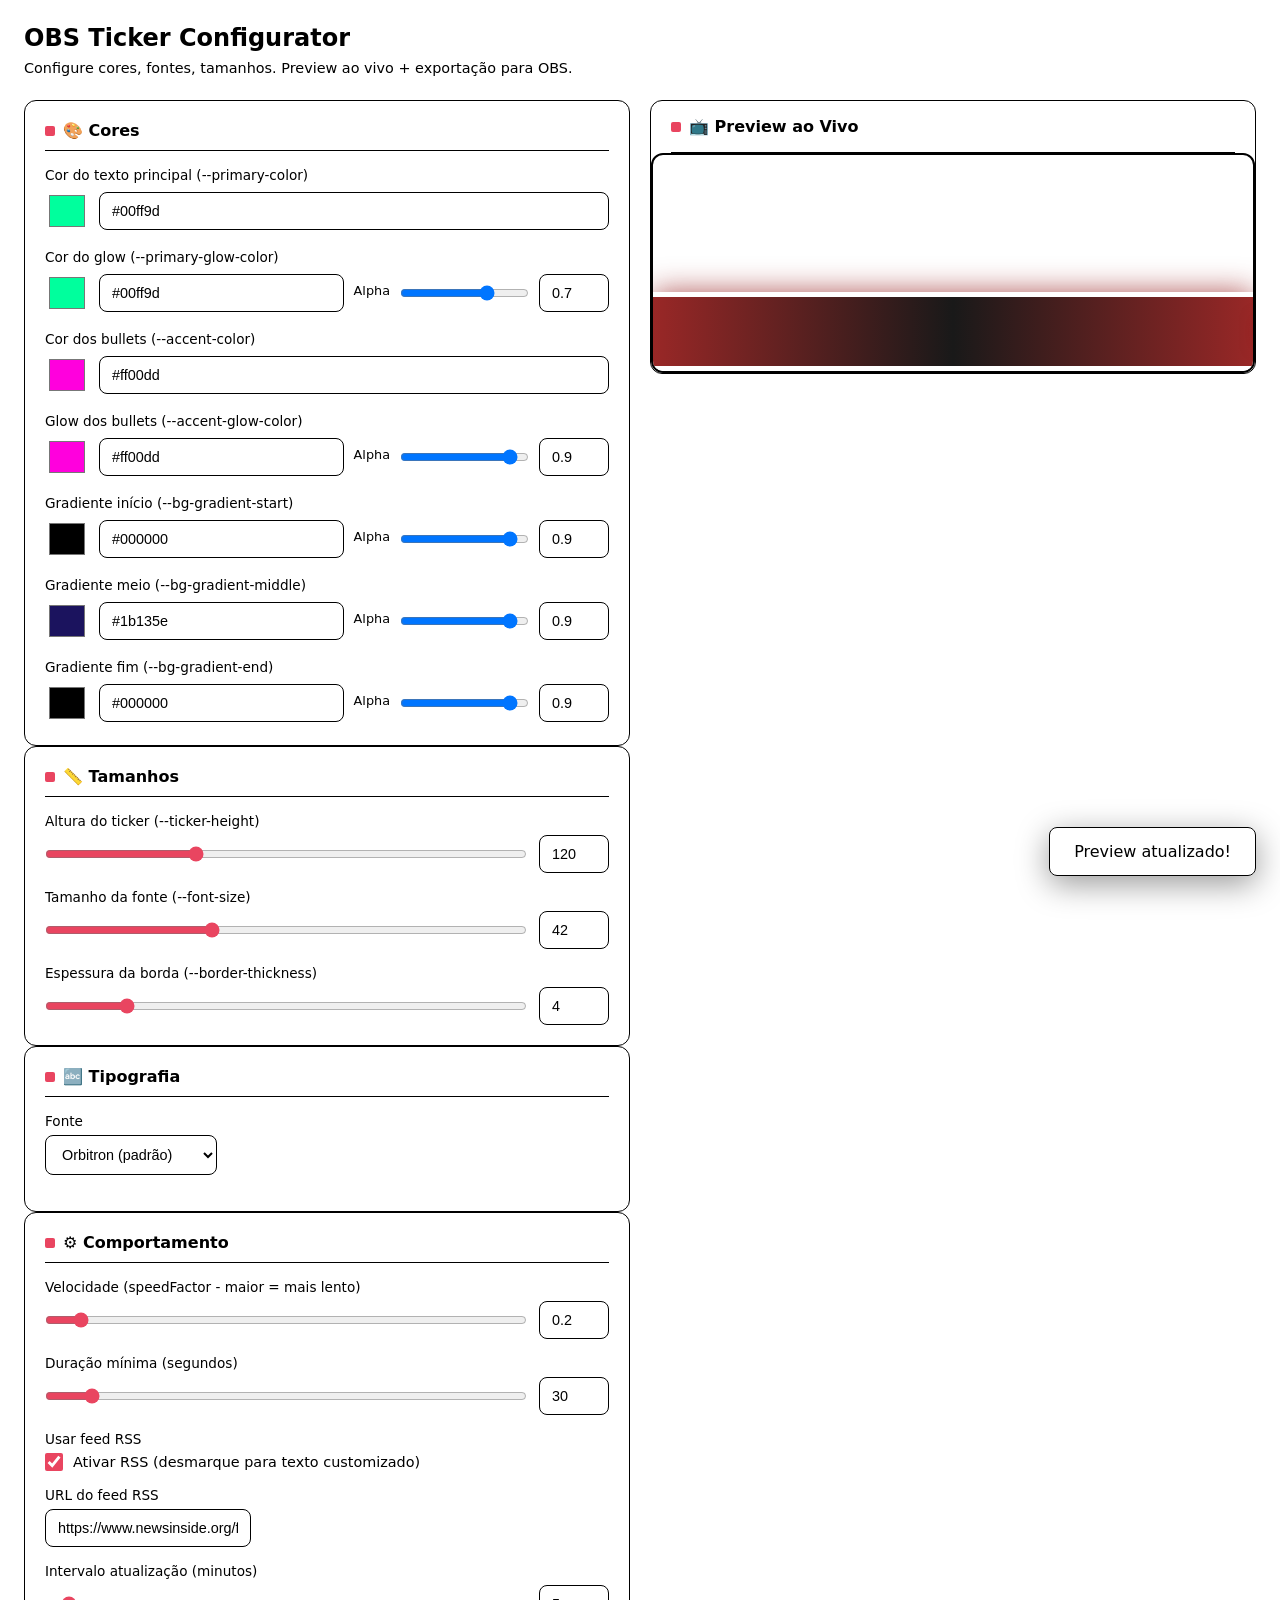
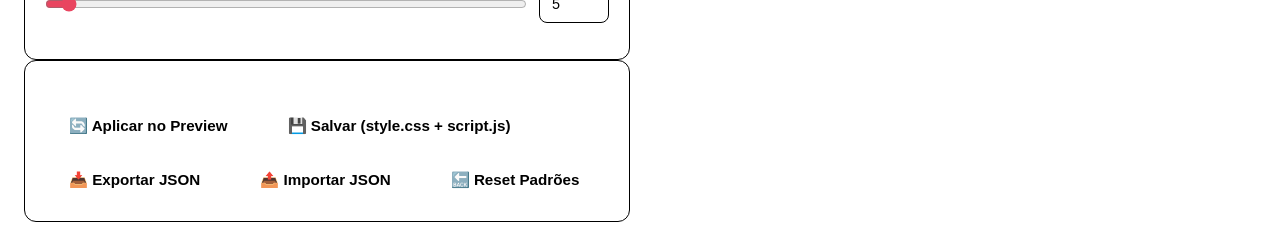
==== commit aae3b1c6: "v1.2.0: Simplified architecture, fixed RSS proxy, server-side config save - Simplified configurator:" ====
--- a/configurator.html
+++ b/configurator.html
@@ -4,11 +4,9 @@
 <meta charset="UTF-8">
 <title>OBS Ticker Configurator</title>
 <meta name="viewport" content="width=device-width, initial-scale=1.0">
-<!-- Prevent Dark Reader and similar extensions from modifying colors -->
 <meta name="color-scheme" content="dark light">
 <style>
 :root {
-  /* Force these exact values - extensions typically respect !important on root vars */
   --ui-bg: #1a1a2e !important;
   --ui-panel: #16213e !important;
   --ui-border: #0f3460 !important;
@@ -18,44 +16,25 @@
   --ui-input: #0f3460 !important;
   --ui-success: #27ae60 !important;
 }
-/* Opt-out of Dark Reader for specific elements */
-[data-darkreader-ignore],
-[data-darkreader-ignore] * {
+[data-darkreader-ignore], [data-darkreader-ignore] * {
   background-color: inherit !important;
   color: inherit !important;
   border-color: inherit !important;
 }
-/* Prevent filter inversion on the whole page */
-html {
-  filter: none !important;
-}
+html { filter: none !important; }
 * { box-sizing: border-box; margin: 0; padding: 0; }
-body {
-  font-family: 'Segoe UI', system-ui, sans-serif;
-  background: var(--ui-bg);
-  color: var(--ui-text);
-  min-height: 100vh;
-  padding: 24px;
-}
+body { font-family: 'Segoe UI', system-ui, sans-serif; background: var(--ui-bg); color: var(--ui-text); min-height: 100vh; padding: 24px; }
 h1 { font-size: 1.5rem; margin-bottom: 8px; color: var(--ui-accent); }
 .subtitle { color: var(--ui-muted); margin-bottom: 24px; font-size: 0.9rem; }
 .grid { display: grid; grid-template-columns: repeat(auto-fit, minmax(360px, 1fr)); gap: 20px; max-width: 1400px; }
-.panel {
-  background: var(--ui-panel);
-  border: 1px solid var(--ui-border);
-  border-radius: 12px;
-  padding: 20px;
-}
+.panel { background: var(--ui-panel); border: 1px solid var(--ui-border); border-radius: 12px; padding: 20px; }
 .panel h2 { font-size: 1rem; margin-bottom: 16px; padding-bottom: 10px; border-bottom: 1px solid var(--ui-border); display: flex; align-items: center; gap: 8px; }
 .panel h2::before { content: ''; width: 10px; height: 10px; background: var(--ui-accent); border-radius: 2px; }
 .field { margin-bottom: 16px; }
 .field:last-child { margin-bottom: 0; }
 label { display: block; font-size: 0.85rem; margin-bottom: 6px; color: var(--ui-muted); }
 .input-wrap { display: flex; align-items: center; gap: 10px; flex-wrap: wrap; }
-input[type="text"], input[type="number"], select {
-  padding: 10px 12px; background: var(--ui-input); border: 1px solid var(--ui-border);
-  border-radius: 8px; color: var(--ui-text); font-size: 0.9rem; outline: none; transition: border-color 0.2s;
-}
+input[type="text"], input[type="number"], select { padding: 10px 12px; background: var(--ui-input); border: 1px solid var(--ui-border); border-radius: 8px; color: var(--ui-text); font-size: 0.9rem; outline: none; transition: border-color 0.2s; }
 input[type="text"]:focus, input[type="number"]:focus, select:focus { border-color: var(--ui-accent); }
 input[type="color"] { width: 44px; height: 44px; border: none; border-radius: 8px; cursor: pointer; background: none; padding: 2px; }
 .color-row { display: flex; align-items: center; gap: 10px; flex-wrap: wrap; }
@@ -64,40 +43,19 @@
 .checkbox-row { display: flex; align-items: center; gap: 10px; }
 .checkbox-row input[type="checkbox"] { width: 18px; height: 18px; accent-color: var(--ui-accent); cursor: pointer; }
 .checkbox-row label { margin: 0; cursor: pointer; font-size: 0.9rem; color: var(--ui-text); }
-
-/* Slider + Number sync */
 .slider-row { display: flex; align-items: center; gap: 12px; flex-wrap: wrap; }
 .slider-row input[type="range"] { flex: 1; min-width: 150px; accent-color: var(--ui-accent); }
 .slider-row input[type="number"] { width: 70px; }
-
-/* Multi-color manager */
-.color-list { display: flex; flex-direction: column; gap: 8px; }
-.color-item { display: flex; align-items: center; gap: 10px; background: var(--ui-input); padding: 8px 12px; border-radius: 8px; border: 1px solid var(--ui-border); }
-.color-item input[type="color"] { width: 36px; height: 36px; }
-.color-item input[type="text"] { flex: 1; min-width: 100px; }
-.color-item input[type="number"] { width: 70px; }
-.color-item .btn-del { background: transparent; border: 1px solid var(--ui-border); color: var(--ui-muted); padding: 4px 10px; border-radius: 6px; cursor: pointer; font-size: 0.8rem; }
-.color-item .btn-del:hover { border-color: #e94560; color: #e94560; }
 .btn-add { background: var(--ui-border); color: var(--ui-text); border: none; padding: 8px 16px; border-radius: 8px; cursor: pointer; font-size: 0.85rem; display: inline-flex; align-items: center; gap: 6px; margin-top: 8px; }
 .btn-add:hover { background: var(--ui-accent); color: white; }
-
-/* Border radius presets */
-.radius-presets { display: grid; grid-template-columns: repeat(5, 1fr); gap: 8px; margin-top: 8px; }
-.radius-preset { aspect-ratio: 1; border: 2px solid var(--ui-border); border-radius: var(--preset-radius); background: var(--ui-input); cursor: pointer; transition: all 0.2s; display: flex; align-items: center; justify-content: center; font-size: 0.7rem; color: var(--ui-muted); }
-.radius-preset:hover, .radius-preset.active { border-color: var(--ui-accent); color: var(--ui-accent); background: rgba(233, 69, 96, 0.1); }
-
-.font-preview { font-family: var(--preview-font, inherit); font-size: var(--preview-size, 1rem); padding: 12px; background: var(--ui-input); border-radius: 8px; border: 1px solid var(--ui-border); margin-top: 8px; min-height: 1.5em; }
-.gradient-editor { display: grid; grid-template-columns: 1fr 1fr; gap: 12px; }
-.gradient-stop { display: flex; flex-direction: column; gap: 4px; }
-.gradient-stop label { font-size: 0.8rem; }
 .actions { display: flex; gap: 12px; margin-top: 24px; flex-wrap: wrap; }
 .btn { padding: 12px 24px; border-radius: 8px; font-size: 0.95rem; font-weight: 600; cursor: pointer; border: none; transition: all 0.2s; }
 .btn-primary { background: var(--ui-accent); color: white; }
 .btn-primary:hover { filter: brightness(1.1); }
+.btn-success { background: var(--ui-success); color: white; }
+.btn-success:hover { filter: brightness(1.1); }
 .btn-secondary { background: var(--ui-border); color: var(--ui-text); }
 .btn-secondary:hover { background: #1a4a7a; }
-.btn-success { background: var(--ui-success); color: white; }
-.btn-success:hover { filter: brightness(1.1); }
 .preview-panel { position: sticky; top: 24px; align-self: start; }
 .preview-frame { border-radius: 12px; overflow: hidden; border: 2px solid var(--ui-border); background: #000; height: 220px; }
 .preview-frame iframe { width: 100%; height: 100%; border: none; display: block; }
@@ -105,174 +63,115 @@
 .toast.show { transform: translateY(0); opacity: 1; }
 .toast.success { border-color: var(--ui-success); }
 .toast.error { border-color: var(--ui-accent); }
-@media (max-width: 768px) { .gradient-editor { grid-template-columns: 1fr; } .radius-presets { grid-template-columns: repeat(3, 1fr); } }
+@media (max-width: 768px) { .radius-presets { grid-template-columns: repeat(3, 1fr); } }
 </style>
 </head>
 <body data-darkreader-ignore>
 <h1>OBS Ticker Configurator</h1>
-<p class="subtitle">Configure cores (com alpha), fontes, bordas, gradientes. Preview ao vivo + exportação para OBS.</p>
+<p class="subtitle">Configure cores, fontes, tamanhos. Preview ao vivo + exportação para OBS.</p>
 
 <div class="grid" data-darkreader-ignore>
   <div data-darkreader-ignore>
-    <!-- Colors - Dynamic List with Alpha -->
+    <!-- Colors -->
     <div class="panel">
-      <h2>🎨 Paleta de Cores (com Alpha)</h2>
-      <p style="font-size:0.8rem;color:var(--ui-muted);margin-bottom:12px;">Adicione/remova cores. Alpha = 0 (transparente) a 255 (opaco) ou 0-1.</p>
-      <div class="color-list" id="colorList"></div>
-      <button class="btn-add" id="btnAddColor">+ Adicionar Cor</button>
+      <h2>🎨 Cores</h2>
+      <div class="field">
+        <label>Cor do texto principal (--primary-color)</label>
+        <div class="color-row">
+          <input type="color" id="primaryColor" value="#00ff9d">
+          <input type="text" id="primaryColorHex" value="#00ff9d" placeholder="#RRGGBB">
+        </div>
+      </div>
+      <div class="field">
+        <label>Cor do glow (--primary-glow-color)</label>
+        <div class="color-row">
+          <input type="color" id="primaryGlowColor" value="#00ff9d">
+          <input type="text" id="primaryGlowColorHex" value="#00ff9d" placeholder="#RRGGBB">
+          <label style="font-size:0.8rem;white-space:nowrap;">Alpha</label>
+          <input type="range" id="primaryGlowAlpha" min="0" max="1" step="0.01" value="0.7">
+          <input type="number" id="primaryGlowAlphaNum" min="0" max="1" step="0.01" value="0.7" style="width:70px;">
+        </div>
+      </div>
+      <div class="field">
+        <label>Cor dos bullets (--accent-color)</label>
+        <div class="color-row">
+          <input type="color" id="accentColor" value="#ff00dd">
+          <input type="text" id="accentColorHex" value="#ff00dd" placeholder="#RRGGBB">
+        </div>
+      </div>
+      <div class="field">
+        <label>Glow dos bullets (--accent-glow-color)</label>
+        <div class="color-row">
+          <input type="color" id="accentGlowColor" value="#ff00dd">
+          <input type="text" id="accentGlowColorHex" value="#ff00dd" placeholder="#RRGGBB">
+          <label style="font-size:0.8rem;white-space:nowrap;">Alpha</label>
+          <input type="range" id="accentGlowAlpha" min="0" max="1" step="0.01" value="0.9">
+          <input type="number" id="accentGlowAlphaNum" min="0" max="1" step="0.01" value="0.9" style="width:70px;">
+        </div>
+      </div>
+      <div class="field">
+        <label>Gradiente início (--bg-gradient-start)</label>
+        <div class="color-row">
+          <input type="color" id="bgStartColor" value="#000000">
+          <input type="text" id="bgStartColorHex" value="#000000" placeholder="#RRGGBB">
+          <label style="font-size:0.8rem;white-space:nowrap;">Alpha</label>
+          <input type="range" id="bgStartAlpha" min="0" max="1" step="0.01" value="0.9">
+          <input type="number" id="bgStartAlphaNum" min="0" max="1" step="0.01" value="0.9" style="width:70px;">
+        </div>
+      </div>
+      <div class="field">
+        <label>Gradiente meio (--bg-gradient-middle)</label>
+        <div class="color-row">
+          <input type="color" id="bgMiddleColor" value="#1b135e">
+          <input type="text" id="bgMiddleColorHex" value="#1b135e" placeholder="#RRGGBB">
+          <label style="font-size:0.8rem;white-space:nowrap;">Alpha</label>
+          <input type="range" id="bgMiddleAlpha" min="0" max="1" step="0.01" value="0.9">
+          <input type="number" id="bgMiddleAlphaNum" min="0" max="1" step="0.01" value="0.9" style="width:70px;">
+        </div>
+      </div>
+      <div class="field">
+        <label>Gradiente fim (--bg-gradient-end)</label>
+        <div class="color-row">
+          <input type="color" id="bgEndColor" value="#000000">
+          <input type="text" id="bgEndColorHex" value="#000000" placeholder="#RRGGBB">
+          <label style="font-size:0.8rem;white-space:nowrap;">Alpha</label>
+          <input type="range" id="bgEndAlpha" min="0" max="1" step="0.01" value="0.9">
+          <input type="number" id="bgEndAlphaNum" min="0" max="1" step="0.01" value="0.9" style="width:70px;">
+        </div>
+      </div>
     </div>
 
-    <!-- Background -->
+    <!-- Sizing -->
     <div class="panel">
-      <h2>🖼️ Fundo do Ticker</h2>
-      <div class="field">
-        <div class="checkbox-row">
-          <input type="checkbox" id="bgEnabled" checked>
-          <label for="bgEnabled">Fundo ativo</label>
-        </div>
-      </div>
-      <div class="field" id="bgTypeRow">
-        <label>Tipo de fundo</label>
-        <select id="bgType">
-          <option value="solid">Sólido</option>
-          <option value="gradient" selected>Gradiente Linear</option>
-          <option value="gradient-radial">Gradiente Radial</option>
-          <option value="gradient-conic">Gradiente Cônico</option>
-        </select>
-      </div>
-      <div class="field" id="bgSolidRow">
-        <label>Cor sólida</label>
-        <div class="color-row">
-          <input type="color" id="bgSolidColor" value="#0a0a1a">
-          <input type="text" id="bgSolidColorHex" value="#0a0a1a" placeholder="#RRGGBB">
-          <label style="font-size:0.8rem;white-space:nowrap;">Alpha</label>
-          <input type="range" id="bgSolidAlpha" min="0" max="1" step="0.01" value="0.9">
-          <input type="number" id="bgSolidAlphaNum" min="0" max="1" step="0.01" value="0.9">
-        </div>
-      </div>
-      <div class="field gradient-editor" id="bgGradRow">
-        <div class="gradient-stop">
-          <label>Início</label>
-          <div class="color-row">
-            <input type="color" id="bgGradStart" value="#0a0a1a">
-            <input type="text" id="bgGradStartHex" value="#0a0a1a" placeholder="#RRGGBB">
-            <label style="font-size:0.8rem;white-space:nowrap;">Alpha</label>
-            <input type="range" id="bgGradStartAlpha" min="0" max="1" step="0.01" value="1">
-            <input type="number" id="bgGradStartAlphaNum" min="0" max="1" step="0.01" value="1">
-          </div>
-        </div>
-        <div class="gradient-stop">
-          <label>Fim</label>
-          <div class="color-row">
-            <input type="color" id="bgGradEnd" value="#1a1a3e">
-            <input type="text" id="bgGradEndHex" value="#1a1a3e" placeholder="#RRGGBB">
-            <label style="font-size:0.8rem;white-space:nowrap;">Alpha</label>
-            <input type="range" id="bgGradEndAlpha" min="0" max="1" step="0.01" value="1">
-            <input type="number" id="bgGradEndAlphaNum" min="0" max="1" step="0.01" value="1">
-          </div>
-        </div>
-      </div>
-      <div class="field" id="bgGradDirRow">
-        <label>Direção do gradiente</label>
-        <select id="bgGradDirection">
-          <option value="to right">→ Direita</option>
-          <option value="to left">← Esquerda</option>
-          <option value="to bottom">↓ Baixo</option>
-          <option value="to top">↑ Cima</option>
-          <option value="to bottom right" selected>↘ Diagonal</option>
-          <option value="to top right">↗ Diagonal inversa</option>
-          <option value="45deg">45°</option>
-          <option value="135deg">135°</option>
-        </select>
-      </div>
-      <div class="field" id="bgRadialRow" style="display:none;">
-        <label>Posição radial (ex: center, 50% 50%, circle at top left)</label>
-        <input type="text" id="bgRadialPos" value="center" placeholder="center">
-      </div>
-    </div>
-
-    <!-- Border -->
-    <div class="panel">
-      <h2>📐 Bordas</h2>
-      <div class="field">
-        <div class="checkbox-row">
-          <input type="checkbox" id="borderEnabled" checked>
-          <label for="borderEnabled">Mostrar borda</label>
-        </div>
-      </div>
-      <div class="field" id="borderWidthRow">
-        <label>Espessura</label>
+      <h2>📏 Tamanhos</h2>
+      <div class="field">
+        <label>Altura do ticker (--ticker-height)</label>
         <div class="slider-row">
-          <input type="range" id="borderWidth" min="0" max="20" value="2">
-          <input type="number" id="borderWidthNum" min="0" max="20" value="2">
-        </div>
-      </div>
-      <div class="field" id="borderRadiusRow">
-        <label>Raio das bordas</label>
+          <input type="range" id="tickerHeight" min="40" max="300" value="120">
+          <input type="number" id="tickerHeightNum" min="40" max="300" value="120">
+        </div>
+      </div>
+      <div class="field">
+        <label>Tamanho da fonte (--font-size)</label>
         <div class="slider-row">
-          <input type="range" id="borderRadius" min="0" max="100" value="12">
-          <input type="number" id="borderRadiusNum" min="0" max="100" value="12">
-        </div>
-        <div class="radius-presets" id="radiusPresets"></div>
-      </div>
-      <div class="field" id="borderStyleRow">
-        <label>Estilo da borda</label>
-        <select id="borderStyle">
-          <option value="solid">Sólida</option>
-          <option value="dashed">Tracejada</option>
-          <option value="dotted">Pontilhada</option>
-          <option value="double">Dupla</option>
-          <option value="gradient" selected>Gradiente</option>
-        </select>
-      </div>
-      <div class="field" id="borderSolidRow">
-        <label>Cor sólida</label>
-        <div class="color-row">
-          <input type="color" id="borderSolidColor" value="#00ff9d">
-          <input type="text" id="borderSolidColorHex" value="#00ff9d" placeholder="#RRGGBB">
-          <label style="font-size:0.8rem;white-space:nowrap;">Alpha</label>
-          <input type="range" id="borderSolidAlpha" min="0" max="1" step="0.01" value="1">
-          <input type="number" id="borderSolidAlphaNum" min="0" max="1" step="0.01" value="1">
-        </div>
-      </div>
-      <div class="field gradient-editor" id="borderGradRow">
-        <div class="gradient-stop">
-          <label>Início</label>
-          <div class="color-row">
-            <input type="color" id="borderGradStart" value="#00ff9d">
-            <input type="text" id="borderGradStartHex" value="#00ff9d" placeholder="#RRGGBB">
-            <label style="font-size:0.8rem;white-space:nowrap;">Alpha</label>
-            <input type="range" id="borderGradStartAlpha" min="0" max="1" step="0.01" value="1">
-            <input type="number" id="borderGradStartAlphaNum" min="0" max="1" step="0.01" value="1">
-          </div>
-        </div>
-        <div class="gradient-stop">
-          <label>Fim</label>
-          <div class="color-row">
-            <input type="color" id="borderGradEnd" value="#ff00dd">
-            <input type="text" id="borderGradEndHex" value="#ff00dd" placeholder="#RRGGBB">
-            <label style="font-size:0.8rem;white-space:nowrap;">Alpha</label>
-            <input type="range" id="borderGradEndAlpha" min="0" max="1" step="0.01" value="1">
-            <input type="number" id="borderGradEndAlphaNum" min="0" max="1" step="0.01" value="1">
-          </div>
-        </div>
-      </div>
-      <div class="field" id="borderGradDirRow">
-        <label>Direção do gradiente da borda</label>
-        <select id="borderGradDirection">
-          <option value="to right">→ Horizontal</option>
-          <option value="to bottom">↓ Vertical</option>
-          <option value="to bottom right" selected>↘ Diagonal</option>
-          <option value="45deg">45°</option>
-        </select>
+          <input type="range" id="fontSize" min="12" max="100" value="42">
+          <input type="number" id="fontSizeNum" min="12" max="100" value="42">
+        </div>
+      </div>
+      <div class="field">
+        <label>Espessura da borda (--border-thickness)</label>
+        <div class="slider-row">
+          <input type="range" id="borderThickness" min="1" max="20" value="4">
+          <input type="number" id="borderThicknessNum" min="1" max="20" value="4">
+        </div>
       </div>
     </div>
 
     <!-- Typography -->
     <div class="panel">
-      <h2>🔤 Tipografia & Cores do Texto</h2>
-      <div class="field">
-        <label>Fonte principal</label>
+      <h2>🔤 Tipografia</h2>
+      <div class="field">
+        <label>Fonte</label>
         <select id="fontFamily">
           <option value="'Orbitron', sans-serif">Orbitron (padrão)</option>
           <option value="'Rajdhani', sans-serif">Rajdhani</option>
@@ -290,125 +189,13 @@
         <label>Nome da fonte customizada</label>
         <input type="text" id="customFontName" placeholder="Ex: 'Minha Fonte', sans-serif">
       </div>
-      <div class="field">
-        <label>Cor do texto principal</label>
-        <div class="color-row">
-          <input type="color" id="textPrimaryColor" value="#00ff9d">
-          <input type="text" id="textPrimaryColorHex" value="#00ff9d" placeholder="#RRGGBB">
-          <label style="font-size:0.8rem;white-space:nowrap;">Alpha</label>
-          <input type="range" id="textPrimaryAlpha" min="0" max="1" step="0.01" value="1">
-          <input type="number" id="textPrimaryAlphaNum" min="0" max="1" step="0.01" value="1">
-        </div>
-      </div>
-      <div class="field">
-        <label>Cor dos bullets ●</label>
-        <div class="color-row">
-          <input type="color" id="textBulletColor" value="#ff00dd">
-          <input type="text" id="textBulletColorHex" value="#ff00dd" placeholder="#RRGGBB">
-          <label style="font-size:0.8rem;white-space:nowrap;">Alpha</label>
-          <input type="range" id="textBulletAlpha" min="0" max="1" step="0.01" value="1">
-          <input type="number" id="textBulletAlphaNum" min="0" max="1" step="0.01" value="1">
-        </div>
-      </div>
-      <div class="field">
-        <label>Cor do texto secundário</label>
-        <div class="color-row">
-          <input type="color" id="textSecondaryColor" value="#aaaaaa">
-          <input type="text" id="textSecondaryColorHex" value="#aaaaaa" placeholder="#RRGGBB">
-          <label style="font-size:0.8rem;white-space:nowrap;">Alpha</label>
-          <input type="range" id="textSecondaryAlpha" min="0" max="1" step="0.01" value="1">
-          <input type="number" id="textSecondaryAlphaNum" min="0" max="1" step="0.01" value="1">
-        </div>
-      </div>
-      <div class="field">
-        <label>Tamanho da fonte</label>
-        <div class="slider-row">
-          <input type="range" id="fontSize" min="8" max="96" value="22">
-          <input type="number" id="fontSizeNum" min="8" max="96" value="22">
-        </div>
-      </div>
-      <div class="field">
-        <label>Peso da fonte</label>
-        <select id="fontWeight">
-          <option value="100">Thin (100)</option>
-          <option value="200">Extra Light (200)</option>
-          <option value="300">Light (300)</option>
-          <option value="400">Normal (400)</option>
-          <option value="500">Medium (500)</option>
-          <option value="600">Semi-bold (600)</option>
-          <option value="700" selected>Bold (700)</option>
-          <option value="800">Extra-bold (800)</option>
-          <option value="900">Black (900)</option>
-        </select>
-      </div>
-      <div class="field">
-        <label>Espaçamento entre letras</label>
-        <div class="slider-row">
-          <input type="range" id="letterSpacing" min="-3" max="20" step="0.5" value="1">
-          <input type="number" id="letterSpacingNum" min="-3" max="20" step="0.5" value="1">
-        </div>
-      </div>
-      <div class="field">
-        <label>Altura da linha</label>
-        <div class="slider-row">
-          <input type="range" id="lineHeight" min="1" max="3" step="0.05" value="1.2">
-          <input type="number" id="lineHeightNum" min="1" max="3" step="0.05" value="1.2">
-        </div>
-      </div>
-      <div class="field">
-        <label>Transformação do texto</label>
-        <select id="textTransform">
-          <option value="none">Nenhuma</option>
-          <option value="uppercase" selected>MAIÚSCULAS</option>
-          <option value="lowercase">minúsculas</option>
-          <option value="capitalize">Capitalizar</option>
-        </select>
-      </div>
-      <div class="field">
-        <label>Sombra do texto</label>
-        <div class="checkbox-row">
-          <input type="checkbox" id="textShadowEnabled" checked>
-          <label for="textShadowEnabled">Ativar sombra</label>
-        </div>
-      </div>
-      <div class="field" id="textShadowColorRow">
-        <label>Cor da sombra</label>
-        <div class="color-row">
-          <input type="color" id="textShadowColor" value="#00ff9d">
-          <input type="text" id="textShadowColorHex" value="#00ff9d" placeholder="#RRGGBB">
-          <label style="font-size:0.8rem;white-space:nowrap;">Alpha</label>
-          <input type="range" id="textShadowAlpha" min="0" max="1" step="0.01" value="0.8">
-          <input type="number" id="textShadowAlphaNum" min="0" max="1" step="0.01" value="0.8">
-        </div>
-      </div>
-      <div class="field" id="textShadowBlurRow">
-        <label>Desfoque da sombra</label>
-        <div class="slider-row">
-          <input type="range" id="textShadowBlur" min="0" max="50" value="8">
-          <input type="number" id="textShadowBlurNum" min="0" max="50" value="8">
-        </div>
-      </div>
-      <div class="field" id="textShadowOffsetRow">
-        <label>Offset X / Y da sombra</label>
-        <div class="slider-row">
-          <input type="range" id="textShadowOffsetX" min="-20" max="20" value="0">
-          <input type="number" id="textShadowOffsetXNum" min="-20" max="20" value="0">
-          <span style="color:var(--ui-muted);">/</span>
-          <input type="range" id="textShadowOffsetY" min="-20" max="20" value="0">
-          <input type="number" id="textShadowOffsetYNum" min="-20" max="20" value="0">
-        </div>
-      </div>
-      <div class="field">
-        <label>Pré-visualização</label>
-        <div class="font-preview" id="fontPreview">NewsInside – fPKGi PS4 "Loja" de Jogos no PS4 ● Novo Desbloqueio PS4</div>
-      </div>
     </div>
 
-    <!-- Animation / Behavior -->
+    <!-- Behavior -->
     <div class="panel">
-      <h2>⚙️ Comportamento & Animação</h2>
-      <div class="field">
-        <label>Velocidade do scroll (maior = mais lento)</label>
+      <h2>⚙️ Comportamento</h2>
+      <div class="field">
+        <label>Velocidade (speedFactor - maior = mais lento)</label>
         <div class="slider-row">
           <input type="range" id="speedFactor" min="0.02" max="3" step="0.01" value="0.2">
           <input type="number" id="speedFactorNum" min="0.02" max="3" step="0.01" value="0.2">
@@ -422,47 +209,27 @@
         </div>
       </div>
       <div class="field">
-        <label>Direção do scroll</label>
-        <select id="scrollDirection">
-          <option value="rtl" selected>Direita → Esquerda</option>
-          <option value="ltr">Esquerda → Direita</option>
-        </select>
-      </div>
-      <div class="field">
-        <label>Pausar no hover</label>
+        <label>Usar feed RSS</label>
         <div class="checkbox-row">
-          <input type="checkbox" id="pauseOnHover" checked>
-          <label for="pauseOnHover">Pausar animação ao passar mouse</label>
-        </div>
-      </div>
-      <div class="field">
-        <label>Intervalo de atualização RSS (minutos)</label>
+          <input type="checkbox" id="useRssFeed" checked>
+          <label for="useRssFeed">Ativar RSS (desmarque para texto customizado)</label>
+        </div>
+      </div>
+      <div class="field" id="rssUrlRow">
+        <label>URL do feed RSS</label>
+        <input type="text" id="rssUrl" value="https://www.newsinside.org/feed/" placeholder="https://...">
+      </div>
+      <div class="field" id="rssIntervalRow">
+        <label>Intervalo atualização (minutos)</label>
         <div class="slider-row">
           <input type="range" id="rssRefreshInterval" min="1" max="120" value="5">
           <input type="number" id="rssRefreshIntervalNum" min="1" max="120" value="5">
         </div>
       </div>
-      <div class="field">
-        <label>Máx. itens do RSS (0 = todos)</label>
-        <div class="slider-row">
-          <input type="range" id="maxRssItems" min="0" max="50" value="0">
-          <input type="number" id="maxRssItemsNum" min="0" max="50" value="0">
-        </div>
-      </div>
-      <div class="field">
-        <label>URL do feed RSS</label>
-        <input type="text" id="rssUrl" value="https://www.newsinside.org/feed/" placeholder="https://...">
-      </div>
-      <div class="field">
-        <div class="checkbox-row">
-          <input type="checkbox" id="useRssFeed" checked>
-          <label for="useRssFeed">Usar feed RSS (desmarque para texto customizado)</label>
-        </div>
-      </div>
       <div class="field" id="customTextRow" style="display:none;">
         <label>Texto customizado (uma linha por item)</label>
         <textarea id="customText" rows="6" placeholder="Linha 1&#10;Linha 2&#10;Linha 3" style="width:100%;padding:10px;background:var(--ui-input);border:1px solid var(--ui-border);border-radius:8px;color:var(--ui-text);font-family:monospace;font-size:0.85rem;resize:vertical;box-sizing:border-box;"></textarea>
-        <small style="color:var(--ui-muted);font-size:0.75rem;">Cada linha será um item separado no ticker, unidos por bullets ●</small>
+        <small style="color:var(--ui-muted);font-size:0.75rem;">Cada linha será um item separado, unidos por bullets ●</small>
       </div>
     </div>
 
@@ -493,69 +260,28 @@
 <input type="file" id="jsonImport" accept=".json" style="display:none;">
 
 <script>
-// ===== Default State =====
+// ===== Default State (matches original CSS variables) =====
 const defaultState = {
-  // Dynamic color palette (for background/border gradients, etc.)
-  colors: [
-    { id: 'glow', name: 'Glow/Brilho', color: '#00ff9d', alpha: 0.7 },
-    { id: 'border1', name: 'Borda Início', color: '#00ff9d', alpha: 1 },
-    { id: 'border2', name: 'Borda Fim', color: '#ff00dd', alpha: 1 },
-    { id: 'bg1', name: 'Fundo Início', color: '#0a0a1a', alpha: 1 },
-    { id: 'bg2', name: 'Fundo Fim', color: '#1a1a3e', alpha: 1 },
-  ],
-  // Text colors (moved to Typography)
-  textPrimaryColor: '#00ff9d',
-  textPrimaryAlpha: 1,
-  textBulletColor: '#ff00dd',
-  textBulletAlpha: 1,
-  textSecondaryColor: '#aaaaaa',
-  textSecondaryAlpha: 1,
-  // Background
-  bgEnabled: true,
-  bgType: 'gradient',
-  bgSolidColor: '#0a0a1a',
-  bgSolidAlpha: 0.9,
-  bgGradStart: '#0a0a1a',
-  bgGradStartAlpha: 1,
-  bgGradEnd: '#1a1a3e',
-  bgGradEndAlpha: 1,
-  bgGradDirection: 'to bottom right',
-  bgRadialPos: 'center',
-  // Border
-  borderEnabled: true,
-  borderWidth: 2,
-  borderRadius: 12,
-  borderStyle: 'gradient',
-  borderSolidColor: '#00ff9d',
-  borderSolidAlpha: 1,
-  borderGradStart: '#00ff9d',
-  borderGradStartAlpha: 1,
-  borderGradEnd: '#ff00dd',
-  borderGradEndAlpha: 1,
-  borderGradDirection: 'to bottom right',
+  // Colors
+  primaryColor: '#00ff9d',
+  primaryGlowColor: '#00ff9d', primaryGlowAlpha: 0.7,
+  accentColor: '#ff00dd',
+  accentGlowColor: '#ff00dd', accentGlowAlpha: 0.9,
+  bgStartColor: '#000000', bgStartAlpha: 0.9,
+  bgMiddleColor: '#1b135e', bgMiddleAlpha: 0.9,
+  bgEndColor: '#000000', bgEndAlpha: 0.9,
+  // Sizing
+  tickerHeight: 120,
+  fontSize: 42,
+  borderThickness: 4,
   // Typography
-  fontFamily: "'Orbitron', sans-serif",
-  customFontName: '',
-  fontSize: 22,
-  fontWeight: 700,
-  letterSpacing: 1,
-  lineHeight: 1.2,
-  textTransform: 'uppercase',
-  textShadowEnabled: true,
-  textShadowColor: '#00ff9d',
-  textShadowAlpha: 0.8,
-  textShadowBlur: 8,
-  textShadowOffsetX: 0,
-  textShadowOffsetY: 0,
+  fontFamily: "'Orbitron', sans-serif", customFontName: '',
   // Behavior
   speedFactor: 0.2,
   minDuration: 30,
-  scrollDirection: 'rtl',
-  pauseOnHover: true,
+  useRssFeed: true,
+  rssUrl: 'https://www.newsinside.org/feed/',
   rssRefreshInterval: 5,
-  maxRssItems: 0,
-  rssUrl: 'https://www.newsinside.org/feed/',
-  useRssFeed: true,
   customText: [
     "Bem vindos xD",
     "Siga para Mais",
@@ -578,216 +304,76 @@
   setTimeout(() => t.classList.remove('show'), 3000);
 }
 
-function hexToRgba(hex, alpha) {
-  const r = parseInt(hex.slice(1,3), 16);
-  const g = parseInt(hex.slice(3,5), 16);
-  const b = parseInt(hex.slice(5,7), 16);
-  return `rgba(${r}, ${g}, ${b}, ${alpha})`;
-}
-
 function syncColorPicker(colorId, hexId) {
   const c = els[colorId], h = els[hexId];
   if (!c || !h) return;
-  c.addEventListener('input', () => h.value = c.value);
-  h.addEventListener('input', () => {
-    if (/^#[0-9a-fA-F]{6}$/.test(h.value)) c.value = h.value;
-  });
+  c.addEventListener('input', () => { h.value = c.value; debouncedApply(); });
+  h.addEventListener('input', () => { if (/^#[0-9a-fA-F]{6}$/.test(h.value)) { c.value = h.value; debouncedApply(); } });
+}
+
+function syncAlpha(alphaRangeId, alphaNumId) {
+  const r = els[alphaRangeId], n = els[alphaNumId];
+  if (!r || !n) return;
+  r.addEventListener('input', () => { n.value = r.value; debouncedApply(); });
+  n.addEventListener('input', () => { const v = parseFloat(n.value); if (!isNaN(v) && v >= parseFloat(r.min) && v <= parseFloat(r.max)) { r.value = v; debouncedApply(); } });
 }
 
 function syncSliderNumber(sliderId, numId) {
   const s = els[sliderId], n = els[numId];
   if (!s || !n) return;
-  s.addEventListener('input', () => n.value = s.value);
-  n.addEventListener('input', () => {
-    const v = parseFloat(n.value);
-    if (!isNaN(v) && v >= parseFloat(s.min) && v <= parseFloat(s.max)) s.value = v;
-  });
-}
-
-function syncAlpha(alphaRangeId, alphaNumId) {
-  syncSliderNumber(alphaRangeId, alphaNumId);
+  s.addEventListener('input', () => { n.value = s.value; debouncedApply(); });
+  n.addEventListener('input', () => { const v = parseFloat(n.value); if (!isNaN(v) && v >= parseFloat(s.min) && v <= parseFloat(s.max)) { s.value = v; debouncedApply(); } });
 }
 
 function toggleRows(checkboxId, rowMap) {
   const cb = els[checkboxId];
   if (!cb) return;
-  const update = () => {
-    Object.entries(rowMap).forEach(([id, inverse]) => {
-      const el = els[id];
-      if (el) el.style.display = (inverse ? !cb.checked : cb.checked) ? '' : 'none';
-    });
-  };
+  const update = () => { Object.entries(rowMap).forEach(([id, inverse]) => { const el = els[id]; if (el) el.style.display = (inverse ? !cb.checked : cb.checked) ? '' : 'none'; }); };
   cb.addEventListener('change', update);
   update();
 }
 
-// ===== Radius Presets =====
-const radiusPresets = [
-  { label: 'Quadrado', radius: 0 },
-  { label: 'Leve', radius: 4 },
-  { label: 'Médio', radius: 12 },
-  { label: 'Arredondado', radius: 24 },
-  { label: 'Circular', radius: 9999 }
-];
-
-function renderRadiusPresets() {
-  const container = els.radiusPresets;
-  container.innerHTML = '';
-  radiusPresets.forEach(p => {
-    const btn = document.createElement('button');
-    btn.type = 'button';
-    btn.className = 'radius-preset' + (state.borderRadius === p.radius ? ' active' : '');
-    btn.style.setProperty('--preset-radius', p.radius === 9999 ? '50%' : p.radius + 'px');
-    btn.textContent = p.label;
-    btn.title = p.radius === 9999 ? 'Circular (50%)' : p.radius + 'px';
-    btn.addEventListener('click', () => {
-      state.borderRadius = p.radius;
-      els.borderRadius.value = p.radius;
-      els.borderRadiusNum.value = p.radius;
-      document.querySelectorAll('.radius-preset').forEach(b => b.classList.remove('active'));
-      btn.classList.add('active');
-      applyToPreview();
-    });
-    container.appendChild(btn);
-  });
-}
-
-// ===== Dynamic Color List =====
-function renderColorList() {
-  const container = els.colorList;
-  container.innerHTML = '';
-  state.colors.forEach((c, idx) => {
-    const div = document.createElement('div');
-        div.className = 'color-item';
-        const isOnlyOne = state.colors.length <= 1;
-        const delAttrs = isOnlyOne ? 'disabled style="opacity:0.4;"' : '';
-        div.innerHTML = `
-          <input type="color" data-idx="${idx}" data-prop="color" value="${c.color}">
-          <input type="text" data-idx="${idx}" data-prop="colorHex" value="${c.color}" placeholder="#RRGGBB" style="flex:1;min-width:100px;">
-          <span style="font-size:0.75rem;color:var(--ui-muted);min-width:50px;text-align:right;">${c.name}</span>
-          <input type="range" data-idx="${idx}" data-prop="alpha" min="0" max="1" step="0.01" value="${c.alpha}" style="width:80px;">
-          <input type="number" data-idx="${idx}" data-prop="alphaNum" min="0" max="1" step="0.01" value="${c.alpha}" style="width:70px;">
-          <button class="btn-del" data-idx="${idx}" ${delAttrs}>✕</button>
-        `;
-    container.appendChild(div);
-  });
-  // Bind events
-  container.querySelectorAll('input[data-idx]').forEach(input => {
-    const idx = parseInt(input.dataset.idx);
-    const prop = input.dataset.prop;
-    if (prop === 'color' || prop === 'colorHex') {
-      input.addEventListener('input', () => {
-        const pair = prop === 'color' ? 'colorHex' : 'color';
-        const other = container.querySelector(`[data-idx="${idx}"][data-prop="${pair}"]`);
-        if (other) other.value = input.value;
-        state.colors[idx].color = input.value;
-        debouncedApply();
-      });
-    } else if (prop === 'alpha' || prop === 'alphaNum') {
-      input.addEventListener('input', () => {
-        const pair = prop === 'alpha' ? 'alphaNum' : 'alpha';
-        const other = container.querySelector(`[data-idx="${idx}"][data-prop="${pair}"]`);
-        if (other) other.value = input.value;
-        state.colors[idx].alpha = parseFloat(input.value);
-        debouncedApply();
-      });
-    }
-  });
-  container.querySelectorAll('.btn-del').forEach(btn => {
-    btn.addEventListener('click', () => {
-      if (state.colors.length <= 1) return;
-      const idx = parseInt(btn.dataset.idx);
-      state.colors.splice(idx, 1);
-      renderColorList();
-      debouncedApply();
-    });
-  });
-}
-
-els.btnAddColor.addEventListener('click', () => {
-  state.colors.push({ id: 'custom' + Date.now(), name: 'Nova cor', color: '#ffffff', alpha: 1 });
-  renderColorList();
-  debouncedApply();
-});
-
 // ===== Init Sync =====
 [
-  ['bgSolidColor','bgSolidColorHex'],
-  ['bgGradStart','bgGradStartHex'],
-  ['bgGradEnd','bgGradEndHex'],
-  ['borderSolidColor','borderSolidColorHex'],
-  ['borderGradStart','borderGradStartHex'],
-  ['borderGradEnd','borderGradEndHex'],
-  ['textShadowColor','textShadowColorHex'],
-  ['textPrimaryColor','textPrimaryColorHex'],
-  ['textBulletColor','textBulletColorHex'],
-  ['textSecondaryColor','textSecondaryColorHex']
+  ['primaryColor','primaryColorHex'],
+  ['primaryGlowColor','primaryGlowColorHex'],
+  ['accentColor','accentColorHex'],
+  ['accentGlowColor','accentGlowColorHex'],
+  ['bgStartColor','bgStartColorHex'],
+  ['bgMiddleColor','bgMiddleColorHex'],
+  ['bgEndColor','bgEndColorHex']
 ].forEach(([c,h]) => syncColorPicker(c,h));
 
 [
-  ['bgSolidAlpha','bgSolidAlphaNum'],
-  ['bgGradStartAlpha','bgGradStartAlphaNum'],
-  ['bgGradEndAlpha','bgGradEndAlphaNum'],
-  ['borderSolidAlpha','borderSolidAlphaNum'],
-  ['borderGradStartAlpha','borderGradStartAlphaNum'],
-  ['borderGradEndAlpha','borderGradEndAlphaNum'],
-  ['textShadowAlpha','textShadowAlphaNum'],
-  ['textPrimaryAlpha','textPrimaryAlphaNum'],
-  ['textBulletAlpha','textBulletAlphaNum'],
-  ['textSecondaryAlpha','textSecondaryAlphaNum']
+  ['primaryGlowAlpha','primaryGlowAlphaNum'],
+  ['accentGlowAlpha','accentGlowAlphaNum'],
+  ['bgStartAlpha','bgStartAlphaNum'],
+  ['bgMiddleAlpha','bgMiddleAlphaNum'],
+  ['bgEndAlpha','bgEndAlphaNum']
 ].forEach(([r,n]) => syncAlpha(r,n));
 
 [
-  ['borderWidth','borderWidthNum'],
-  ['borderRadius','borderRadiusNum'],
+  ['tickerHeight','tickerHeightNum'],
   ['fontSize','fontSizeNum'],
-  ['letterSpacing','letterSpacingNum'],
-  ['lineHeight','lineHeightNum'],
+  ['borderThickness','borderThicknessNum'],
   ['speedFactor','speedFactorNum'],
   ['minDuration','minDurationNum'],
-  ['rssRefreshInterval','rssRefreshIntervalNum'],
-  ['maxRssItems','maxRssItemsNum'],
-  ['textShadowBlur','textShadowBlurNum'],
-  ['textShadowOffsetX','textShadowOffsetXNum'],
-  ['textShadowOffsetY','textShadowOffsetYNum'],
+  ['rssRefreshInterval','rssRefreshIntervalNum']
 ].forEach(([s,n]) => syncSliderNumber(s,n));
 
 // Toggles
-toggleRows('bgEnabled', { bgTypeRow:false, bgSolidRow:false, bgGradRow:false, bgGradDirRow:false, bgRadialRow:false });
-toggleRows('borderEnabled', { borderWidthRow:false, borderRadiusRow:false, borderStyleRow:false, borderSolidRow:false, borderGradRow:false, borderGradDirRow:false }, false);
-// bgType toggle
-els.bgType.addEventListener('change', () => {
-  const t = els.bgType.value;
-  els.bgSolidRow.style.display = t === 'solid' ? '' : 'none';
-  els.bgGradRow.style.display = t.startsWith('gradient') ? '' : 'none';
-  els.bgGradDirRow.style.display = t === 'gradient' ? '' : 'none';
-  els.bgRadialRow.style.display = t === 'gradient-radial' ? '' : 'none';
+els.fontFamily.addEventListener('change', () => { els.customFontRow.style.display = els.fontFamily.value === 'custom' ? '' : 'none'; });
+els.useRssFeed.addEventListener('change', () => {
+  const checked = els.useRssFeed.checked;
+  els.rssUrlRow.style.display = checked ? '' : 'none';
+  els.rssIntervalRow.style.display = checked ? '' : 'none';
+  els.customTextRow.style.display = checked ? 'none' : '';
 });
-// borderStyle toggle
-els.borderStyle.addEventListener('change', () => {
-  const t = els.borderStyle.value;
-  els.borderSolidRow.style.display = t === 'solid' || t === 'dashed' || t === 'dotted' || t === 'double' ? '' : 'none';
-  els.borderGradRow.style.display = t === 'gradient' ? '' : 'none';
-  els.borderGradDirRow.style.display = t === 'gradient' ? '' : 'none';
-});
-// Custom font
-els.fontFamily.addEventListener('change', () => {
-  els.customFontRow.style.display = els.fontFamily.value === 'custom' ? '' : 'none';
-});
-// Text shadow
-toggleRows('textShadowEnabled', { textShadowColorRow:false, textShadowBlurRow:false, textShadowOffsetRow:false }, false);
-// Custom text toggle
-els.useRssFeed.addEventListener('change', () => {
-  els.customTextRow.style.display = els.useRssFeed.checked ? 'none' : '';
-});
-els.useRssFeed.dispatchEvent(new Event('change'));
 
 // ===== State <-> UI =====
 function uiToState() {
-  // Simple fields
   Object.keys(state).forEach(key => {
-    if (key === 'colors') return;
-    if (key === 'customText') return; // handled separately
+    if (key === 'customText') return;
     const el = els[key];
     if (!el) return;
     if (el.type === 'checkbox') state[key] = el.checked;
@@ -796,18 +382,13 @@
     else if (el.tagName === 'TEXTAREA') state[key] = el.value.split('\n').map(s => s.trim()).filter(s => s);
     else state[key] = el.value;
   });
-  // Font family custom
   if (els.fontFamily.value === 'custom') state.fontFamily = els.customFontName.value || "'Orbitron', sans-serif";
-  // Custom text
-  if (els.customText) {
-    state.customText = els.customText.value.split('\n').map(s => s.trim()).filter(s => s);
-  }
+  if (els.customText) state.customText = els.customText.value.split('\n').map(s => s.trim()).filter(s => s);
 }
 
 function stateToUi() {
   Object.keys(state).forEach(key => {
-    if (key === 'colors') return;
-    if (key === 'customText') return; // handled separately
+    if (key === 'customText') return;
     const el = els[key];
     if (!el) return;
     if (el.type === 'checkbox') el.checked = state[key];
@@ -816,292 +397,132 @@
     else if (el.tagName === 'TEXTAREA') el.value = state[key].join('\n');
     else el.value = state[key];
   });
-  // Font
   els.customFontRow.style.display = (els.fontFamily.value === 'custom') ? '' : 'none';
-  // Custom text
-  if (els.customText) {
-    els.customText.value = state.customText.join('\n');
-  }
-  // Toggles
-  const bgType = state.bgType;
-  els.bgSolidRow.style.display = bgType === 'solid' ? '' : 'none';
-  els.bgGradRow.style.display = bgType.startsWith('gradient') ? '' : 'none';
-  els.bgGradDirRow.style.display = bgType === 'gradient' ? '' : 'none';
-  els.bgRadialRow.style.display = bgType === 'gradient-radial' ? '' : 'none';
-  const borderStyle = state.borderStyle;
-  els.borderSolidRow.style.display = ['solid','dashed','dotted','double'].includes(borderStyle) ? '' : 'none';
-  els.borderGradRow.style.display = borderStyle === 'gradient' ? '' : 'none';
-  els.borderGradDirRow.style.display = borderStyle === 'gradient' ? '' : 'none';
-  // Radius presets active
-  renderRadiusPresets();
-  // Color list
-  renderColorList();
-  updateFontPreview();
-}
-
-function updateFontPreview() {
-  const p = els.fontPreview;
-  p.style.fontFamily = state.fontFamily;
-  p.style.fontSize = state.fontSize + 'px';
-  p.style.fontWeight = state.fontWeight;
-  p.style.letterSpacing = state.letterSpacing + 'px';
-  p.style.lineHeight = state.lineHeight;
-  p.style.textTransform = state.textTransform;
-  if (state.textShadowEnabled) {
-    const c = hexToRgba(state.textShadowColor, state.textShadowAlpha);
-    p.style.textShadow = `${state.textShadowOffsetX}px ${state.textShadowOffsetY}px ${state.textShadowBlur}px ${c}`;
-  } else {
-    p.style.textShadow = 'none';
-  }
-}
-
-// ===== Generate CSS =====
+  if (els.customText) els.customText.value = state.customText.join('\n');
+  const checked = state.useRssFeed;
+  els.rssUrlRow.style.display = checked ? '' : 'none';
+  els.rssIntervalRow.style.display = checked ? '' : 'none';
+  els.customTextRow.style.display = checked ? 'none' : '';
+}
+
+// ===== Generate CSS (matches original exactly) =====
 function generateCSS() {
   const s = state;
-
-  // Text colors (from Typography panel)
-  const textPrimary = hexToRgba(s.textPrimaryColor, s.textPrimaryAlpha);
-  const textBullet = hexToRgba(s.textBulletColor, s.textBulletAlpha);
-  const textSecondary = hexToRgba(s.textSecondaryColor, s.textSecondaryAlpha);
-
-  // Get named colors from palette
-  const getColor = (id, fallback) => {
-    const c = s.colors.find(x => x.id === id);
-    return c ? hexToRgba(c.color, c.alpha) : fallback;
-  };
-  const glow = getColor('glow', 'rgba(0,255,157,0.7)');
-  const borderStart = getColor('border1', 'rgba(0,255,157,1)');
-  const borderEnd = getColor('border2', 'rgba(255,0,221,1)');
-  const bgStart = getColor('bg1', 'rgba(10,10,26,1)');
-  const bgEnd = getColor('bg2', 'rgba(26,26,62,1)');
-
-  // Background
-  let bg = 'transparent';
-  if (s.bgEnabled) {
-    if (s.bgType === 'solid') {
-      bg = hexToRgba(s.bgSolidColor, s.bgSolidAlpha);
-    } else if (s.bgType === 'gradient') {
-      bg = `linear-gradient(${s.bgGradDirection}, ${hexToRgba(s.bgGradStart, s.bgGradStartAlpha)}, ${hexToRgba(s.bgGradEnd, s.bgGradEndAlpha)})`;
-    } else if (s.bgType === 'gradient-radial') {
-      bg = `radial-gradient(${s.bgRadialPos}, ${hexToRgba(s.bgGradStart, s.bgGradStartAlpha)}, ${hexToRgba(s.bgGradEnd, s.bgGradEndAlpha)})`;
-    } else if (s.bgType === 'gradient-conic') {
-      bg = `conic-gradient(from 0deg at ${s.bgRadialPos}, ${hexToRgba(s.bgGradStart, s.bgGradStartAlpha)}, ${hexToRgba(s.bgGradEnd, s.bgGradEndAlpha)})`;
-    }
-  }
-
-  // Border
-  let borderImg = 'none';
-  let borderColor = 'transparent';
-  let borderStyle = 'solid';
-  if (s.borderEnabled) {
-    if (s.borderStyle === 'gradient') {
-      borderImg = `linear-gradient(${s.borderGradDirection}, ${hexToRgba(s.borderGradStart, s.borderGradStartAlpha)}, ${hexToRgba(s.borderGradEnd, s.borderGradEndAlpha)})`;
-      borderColor = 'transparent';
-    } else {
-      borderColor = hexToRgba(s.borderSolidColor, s.borderSolidAlpha);
-      borderStyle = s.borderStyle;
-    }
-  }
-
-  // Text shadow
-  let textShadow = 'none';
-  if (s.textShadowEnabled) {
-    textShadow = `${s.textShadowOffsetX}px ${s.textShadowOffsetY}px ${s.textShadowBlur}px ${hexToRgba(s.textShadowColor, s.textShadowAlpha)}`;
-  }
-
-  const radiusVal = s.borderRadius >= 9999 ? '50%' : s.borderRadius + 'px';
-
-  return `:root {
-  /* === Generated by OBS Ticker Configurator === */
-  /* Text colors */
-  --color-primary: ${textPrimary};
-  --color-glow: ${glow};
-  --color-accent: ${textBullet};
-  --color-secondary: ${textSecondary};
-
-  /* Palette colors (referenced from dynamic color list) */
-  --color-border-start: ${borderStart};
-  --color-border-end: ${borderEnd};
-  --color-bg-start: ${bgStart};
-  --color-bg-end: ${bgEnd};
-
-  /* Background */
-  --bg-enabled: ${s.bgEnabled ? '1' : '0'};
-  --bg-color: ${bg};
-
-  /* Border */
-  --border-enabled: ${s.borderEnabled ? '1' : '0'};
-  --border-width: ${s.borderWidth}px;
-  --border-radius: ${radiusVal};
-  --border-style: ${borderStyle};
-  --border-color: ${borderColor};
-  --border-gradient: ${borderImg};
-
-  /* Typography */
-  --font-family: ${s.fontFamily};
-  --font-size: ${s.fontSize}px;
-  --font-weight: ${s.fontWeight};
-  --letter-spacing: ${s.letterSpacing}px;
-  --line-height: ${s.lineHeight};
-  --text-transform: ${s.textTransform};
-  --text-shadow: ${textShadow};
-
-  /* Animation */
-  --speed-factor: ${s.speedFactor};
-  --min-duration: ${s.minDuration};
-  --scroll-direction: ${s.scrollDirection};
-  --pause-on-hover: ${s.pauseOnHover ? '1' : '0'};
-}
-
-/* Base ticker styles */
+  const pGlow = hexToRgba(s.primaryGlowColor, s.primaryGlowAlpha);
+  const aGlow = hexToRgba(s.accentGlowColor, s.accentGlowAlpha);
+  const bgStart = hexToRgba(s.bgStartColor, s.bgStartAlpha);
+  const bgMiddle = hexToRgba(s.bgMiddleColor, s.bgMiddleAlpha);
+  const bgEnd = hexToRgba(s.bgEndColor, s.bgEndAlpha);
+
+  return `/*============================================================
+==                🎨 CUSTOMIZE SETTINGS HERE 🎨             ==
+============================================================*/
+:root {
+    /* --- COLORS --- */
+    --primary-color: ${s.primaryColor};
+    --primary-glow-color: ${pGlow};
+    --accent-color: ${s.accentColor};
+    --accent-glow-color: ${aGlow};
+    --bg-gradient-start: ${bgStart};
+    --bg-gradient-middle: ${bgMiddle};
+    --bg-gradient-end: ${bgEnd};
+    /* --- SIZING (in pixels) --- */
+    --ticker-height: ${s.tickerHeight}px;
+    --font-size: ${s.fontSize}px;
+    --border-thickness: ${s.borderThickness}px;
+}
+/*==========================================================*/
+
+@import url("https://fonts.googleapis.com/css2?family=Orbitron:wght@700&display=swap");
+
+body {
+    margin: 0;
+    overflow: hidden;
+    background: transparent;
+    font-family: "${s.fontFamily}";
+}
+
 #ticker {
-  position: relative;
-  width: 100%;
-  height: 100%;
-  display: flex;
-  align-items: center;
-  padding: 0 20px;
-  background: var(--bg-color);
-  border-radius: var(--border-radius);
-  box-sizing: border-box;
-  font-family: var(--font-family);
-  line-height: var(--line-height);
-  overflow: hidden;
-}
-
-/* Border via ::before for gradient support */
-#ticker::before {
-  content: '';
-  position: absolute;
-  inset: calc(var(--border-width) * -1);
-  border-radius: calc(var(--border-radius) + var(--border-width));
-  background: var(--border-gradient);
-  border: var(--border-width) solid var(--border-color);
-  border-style: var(--border-style);
-  z-index: -1;
-  opacity: var(--border-enabled);
-  pointer-events: none;
+    position: absolute;
+    bottom: 0;
+    width: 100%;
+    white-space: nowrap;
+    overflow: hidden;
+    box-sizing: border-box;
+    padding: 30px 0;
+    color: var(--primary-color);
+    background: linear-gradient(
+        90deg,
+        var(--bg-gradient-start) 0%,
+        var(--bg-gradient-middle) 50%,
+        var(--bg-gradient-end) 100%
+    );
+    box-shadow: 0 0 30px var(--primary-glow-color);
+    text-shadow: 0 0 15px var(--primary-glow-color);
+    height: var(--ticker-height);
+    font-size: var(--font-size);
+    border-top: var(--border-thickness) solid var(--primary-color);
+    border-bottom: var(--border-thickness) solid var(--primary-color);
+    line-height: calc(var(--ticker-height) - 60px - (2 * var(--border-thickness)));
 }
 
 .scrolling-text {
-  display: inline-block;
-  white-space: nowrap;
-  font-size: var(--font-size);
-  font-weight: var(--font-weight);
-  letter-spacing: var(--letter-spacing);
-  text-transform: var(--text-transform);
-  color: var(--color-primary);
-  text-shadow: var(--text-shadow);
-  will-change: transform;
-  animation: scroll var(--duration, 30s) linear infinite;
-}
-
-.scrolling-text[style*="ltr"] {
-  animation-name: scroll-reverse;
-}
-
-.scrolling-text:hover {
-  animation-play-state: var(--pause-on-hover, paused);
+    display: inline-block;
+    padding-left: 100%;
+    animation-name: scroll;
+    animation-timing-function: linear;
+    animation-iteration-count: infinite;
+    will-change: transform;
 }
 
 .bullet-point {
-  color: var(--color-accent);
-  margin: 0 10px;
-  display: inline-block;
-  animation: pulse 2s ease-in-out infinite;
+    margin: 0 1em;
+    font-size: calc(var(--font-size) + 6px);
+    color: var(--accent-color);
+    text-shadow: 0 0 15px var(--accent-glow-color);
 }
 
 @keyframes scroll {
-  from { transform: translateX(100%); }
-  to { transform: translateX(-100%); }
-}
-
-@keyframes scroll-reverse {
-  from { transform: translateX(-100%); }
-  to { transform: translateX(100%); }
-}
-
-@keyframes pulse {
-  0%, 100% { opacity: 1; }
-  50% { opacity: 0.6; }
-}
-
-/* RTL/LTR via animation-direction */
-.scrolling-text[style*="rtl"] { animation-direction: normal; }
-.scrolling-text[style*="ltr"] { animation-direction: reverse; }
-
-/* Reduced motion */
-@media (prefers-reduced-motion: reduce) {
-  .scrolling-text { animation: none; transform: translateX(0); }
-  .bullet-point { animation: none; }
-}
-`;
-
-// ===== Generate script.js =====
+    0%   { transform: translateX(0); }
+    100% { transform: translateX(-100%); }
+}`;
+}
+
+function hexToRgba(hex, alpha) {
+  const r = parseInt(hex.slice(1,3), 16);
+  const g = parseInt(hex.slice(3,5), 16);
+  const b = parseInt(hex.slice(5,7), 16);
+  return `rgba(${r}, ${g}, ${b}, ${alpha})`;
+}
+
+// ===== Generate script.js (matches original exactly) =====
 function generateScriptJS() {
   const s = state;
   return `/*============================================================
 ==              ⚙️ CUSTOMIZE SETTINGS HERE ⚙️             ==
 ============================================================*/
 const CONFIG = {
-    // How fast the text scrolls. Higher number = SLOWER scroll.
     speedFactor: ${s.speedFactor},
-
-    // The minimum scroll time in seconds, even for short text.
     minDuration: ${s.minDuration},
-
-    // Scroll direction: 'rtl' (right-to-left) or 'ltr' (left-to-right)
-    scrollDirection: "${s.scrollDirection}",
-
-    // Pause animation on hover
-    pauseOnHover: ${s.pauseOnHover},
-
-    // Set to 'true' to use an RSS feed, 'false' to use your custom text.
     useRssFeed: ${s.useRssFeed},
-
-    // The RSS feed URL to use if useRssFeed is true.
     rssUrl: "${s.rssUrl}",
-
-    // Maximum RSS items to show (0 = all)
-    maxRssItems: ${s.maxRssItems},
-
-    // Your custom messages to display if useRssFeed is false.
-    customText: ${JSON.stringify(s.customText || [
-        "Bem vindos xD",
-        "Siga para Mais",
-        "Obrigada por assistirem",
-        "Destrutivamente Arrumado"
-    ])},
-
-    // How often to refresh the RSS feed, in minutes.
+    customText: ${JSON.stringify(s.customText)},
     rssRefreshIntervalMinutes: ${s.rssRefreshInterval}
 };
 /*==========================================================*/
 
-// --- The rest of the script uses the settings from CONFIG ---
-
 const VERSION = '0.4.0';
-
-// RSS Proxy - try local first, fallback to rss2json.com
 const LOCAL_RSS_PROXY = "/api/rss?url=";
-const RSS2JSON_API = "https://api.rss2json.com/v1/api.json?rss_url=";
-// Use local proxy if on same origin, else fallback to rss2json
 const isLocalhost = window.location.hostname === 'localhost' || window.location.hostname === '127.0.0.1' || window.location.hostname === '0.0.0.0';
 const PROXIED_RSS_URL = isLocalhost 
     ? LOCAL_RSS_PROXY + encodeURIComponent(CONFIG.rssUrl)
-    : RSS2JSON_API + encodeURIComponent(CONFIG.rssUrl);
+    : CONFIG.rssUrl;
 
 function setTickerText(text) {
     const scrollingElement = document.querySelector(".scrolling-text");
     scrollingElement.innerHTML = text;
     const duration = Math.max(CONFIG.minDuration, text.length * CONFIG.speedFactor);
-    scrollingElement.style.setProperty('--duration', duration + 's');
-    scrollingElement.style.setProperty('--scroll-direction', CONFIG.scrollDirection);
-    // Restart animation
-    scrollingElement.style.animation = 'none';
-    scrollingElement.offsetHeight; // trigger reflow
-    scrollingElement.style.animation = 'scroll ' + duration + 's linear infinite';
-    scrollingElement.style.animationDirection = CONFIG.scrollDirection;
+    scrollingElement.style.animation = \`scroll \${duration}s linear infinite\`;
 }
 
 function displayCustomText() {
@@ -1112,39 +533,13 @@
 async function fetchRSS() {
     try {
         const response = await fetch(PROXIED_RSS_URL);
-        if (!response.ok) throw new Error(`HTTP error! status: ${response.status}`);
-        
-        let headlines = [];
-        
-        // Check if using local proxy (XML) or rss2json (JSON)
-        const isLocalProxy = PROXIED_RSS_URL.startsWith('/api/rss');
-        
-        if (isLocalProxy) {
-            // Parse XML response
-            const text = await response.text();
-            const parser = new DOMParser();
-            const xmlDoc = parser.parseFromString(text, "application/xml");
-            const items = xmlDoc.querySelectorAll('item');
-            headlines = Array.from(items).map(item => {
-                const title = item.querySelector('title');
-                return title ? title.textContent : '';
-            }).filter(Boolean);
-        } else {
-            // Parse JSON response from rss2json
-            const data = await response.json();
-            if (data.status !== "ok" || !data.items || data.items.length === 0) {
-                throw new Error("No items found in RSS feed.");
-            }
-            headlines = data.items.map(item => item.title);
-        }
-        
-        if (headlines.length === 0) {
-            throw new Error("No items found in RSS feed.");
-        }
-        
-        if (CONFIG.maxRssItems > 0) {
-            headlines = headlines.slice(0, CONFIG.maxRssItems);
-        }
+        if (!response.ok) throw new Error('HTTP error! status: ' + response.status);
+        const text = await response.text();
+        const parser = new DOMParser();
+        const xml = parser.parseFromString(text, "text/xml");
+        const items = xml.querySelectorAll("item");
+        const headlines = Array.from(items).map(item => item.querySelector("title").textContent).filter(Boolean);
+        if (headlines.length === 0) throw new Error("No headlines found in RSS feed.");
         const tickerText = headlines.join(' <span class="bullet-point">●</span> ');
         setTickerText(tickerText);
     } catch (error) {
@@ -1169,10 +564,13 @@
 // ===== Apply to Preview =====
 function applyToPreview() {
   uiToState();
-  updateFontPreview();
-
   const iframe = els.previewFrame;
   const css = generateCSS();
+
+  if (!iframe.contentDocument && !iframe.contentWindow) {
+    setTimeout(applyToPreview, 100);
+    return;
+  }
 
   try {
     const doc = iframe.contentDocument || iframe.contentWindow.document;
@@ -1183,111 +581,58 @@
       doc.head.appendChild(styleEl);
     }
     styleEl.textContent = css;
+    showToast('Preview atualizado!', 'success');
   } catch (e) {
-    console.warn('Could not inject CSS (cross-origin?)', e);
-    // Fallback: reload iframe
+    console.warn('Could not inject CSS', e);
     iframe.src = 'index.html?' + Date.now();
-    return;
   }
-
-  showToast('Preview atualizado!', 'success');
-}
-
-// ===== Save to Files (File System Access API) =====
+}
+
+// ===== Save to Files (via server API) =====
 async function saveToFiles() {
   uiToState();
   const css = generateCSS();
   const js = generateScriptJS();
 
-  // Try File System Access API first
-  if ('showDirectoryPicker' in window) {
-    try {
-      const dirHandle = await window.showDirectoryPicker({
-        mode: 'readwrite',
-        startIn: 'documents'
-      });
-      await writeFile(dirHandle, 'style.css', css);
-      await writeFile(dirHandle, 'script.js', js);
-      showToast('Arquivos salvos diretamente na pasta!', 'success');
-      return;
-    } catch (err) {
-      if (err.name !== 'AbortError') {
-        console.warn('File System Access failed, falling back to download:', err);
-      }
+  try {
+    const response = await fetch('/api/save-config', {
+      method: 'POST',
+      headers: { 'Content-Type': 'application/json' },
+      body: JSON.stringify({ css, js })
+    });
+    
+    const result = await response.json();
+    if (response.ok) {
+      showToast('✅ Salvo direto no servidor! OBS atualiza ao dar Refresh cache.', 'success');
+    } else {
+      throw new Error(result.message || 'Save failed');
     }
+  } catch (err) {
+    console.warn('Server save failed, falling back to download:', err);
+    downloadFile('style.css', css, 'text/css');
+    downloadFile('script.js', js, 'application/javascript');
+    showToast('⚠️ Fallback: arquivos baixados. Mova para OBS_Ticker_v2.', 'error');
   }
-
-  // Fallback: download
-  downloadFile('style.css', css, 'text/css');
-  downloadFile('script.js', js, 'application/javascript');
-  showToast('Arquivos baixados! (Seu navegador não suporta salvamento direto)', 'success');
-}
-
-async function writeFile(dirHandle, filename, content) {
-  const fileHandle = await dirHandle.getFileHandle(filename, { create: true });
-  const writable = await fileHandle.createWritable();
-  await writable.write(content);
-  await writable.close();
 }
 
 function downloadFile(filename, content, mime) {
   const blob = new Blob([content], { type: mime });
   const url = URL.createObjectURL(blob);
-  const a = document.createElement('a');
-  a.href = url;
-  a.download = filename;
-  a.click();
+  const a = document.createElement('a'); a.href = url; a.download = filename; a.click();
   URL.revokeObjectURL(url);
 }
 
 // ===== Export/Import JSON =====
-function exportJSON() {
-  uiToState();
-  const json = JSON.stringify(state, null, 2);
-  downloadFile('ticker-config.json', json, 'application/json');
-  showToast('Config exportado!', 'success');
-}
-
-function importJSON() {
-  els.jsonImport.click();
-}
-
-els.jsonImport.addEventListener('change', (e) => {
-  const file = e.target.files[0];
-  if (!file) return;
-  const reader = new FileReader();
-  reader.onload = (ev) => {
-    try {
-      const imported = JSON.parse(ev.target.result);
-      Object.assign(state, imported);
-      // Ensure colors array exists
-      if (!state.colors) state.colors = defaultState.colors;
-      stateToUi();
-      applyToPreview();
-      showToast('Config importado!', 'success');
-    } catch (err) {
-      showToast('Erro ao importar: ' + err.message, 'error');
-    }
-    e.target.value = '';
-  };
-  reader.readAsText(file);
-});
+function exportJSON() { uiToState(); downloadFile('ticker-config.json', JSON.stringify(state, null, 2), 'application/json'); showToast('Exportado!', 'success'); }
+function importJSON() { els.jsonImport.click(); }
+els.jsonImport.addEventListener('change', (e) => { const file = e.target.files[0]; if (!file) return; const reader = new FileReader(); reader.onload = (ev) => { try { Object.assign(state, JSON.parse(ev.target.result)); stateToUi(); applyToPreview(); showToast('Importado!', 'success'); } catch (err) { showToast('Erro: ' + err.message, 'error'); } e.target.value = ''; }; reader.readAsText(file); });
 
 // ===== Reset =====
-function resetDefaults() {
-  if (!confirm('Restaurar todos os padrões?')) return;
-  Object.assign(state, JSON.parse(JSON.stringify(defaultState)));
-  stateToUi();
-  applyToPreview();
-  showToast('Padrões restaurados!', 'success');
-}
+function resetDefaults() { if (!confirm('Restaurar padrões?')) return; Object.assign(state, JSON.parse(JSON.stringify(defaultState))); stateToUi(); applyToPreview(); showToast('Padrões restaurados!', 'success'); }
 
 // ===== Debounced Apply =====
 let debounceTimer;
-function debouncedApply() {
-  clearTimeout(debounceTimer);
-  debounceTimer = setTimeout(applyToPreview, 200);
-}
+function debouncedApply() { clearTimeout(debounceTimer); debounceTimer = setTimeout(applyToPreview, 200); }
 
 // ===== Event Listeners =====
 els.btnApply.addEventListener('click', applyToPreview);
@@ -1296,8 +641,7 @@
 els.btnImport.addEventListener('click', importJSON);
 els.btnReset.addEventListener('click', resetDefaults);
 
-// Auto-apply on any change
-document.querySelectorAll('input, select').forEach(el => {
+document.querySelectorAll('input, select, textarea').forEach(el => {
   el.addEventListener('input', debouncedApply);
   el.addEventListener('change', debouncedApply);
 });
@@ -1305,7 +649,6 @@
 // Initial
 stateToUi();
 applyToPreview();
-}
 </script>
 </body>
 </html>
